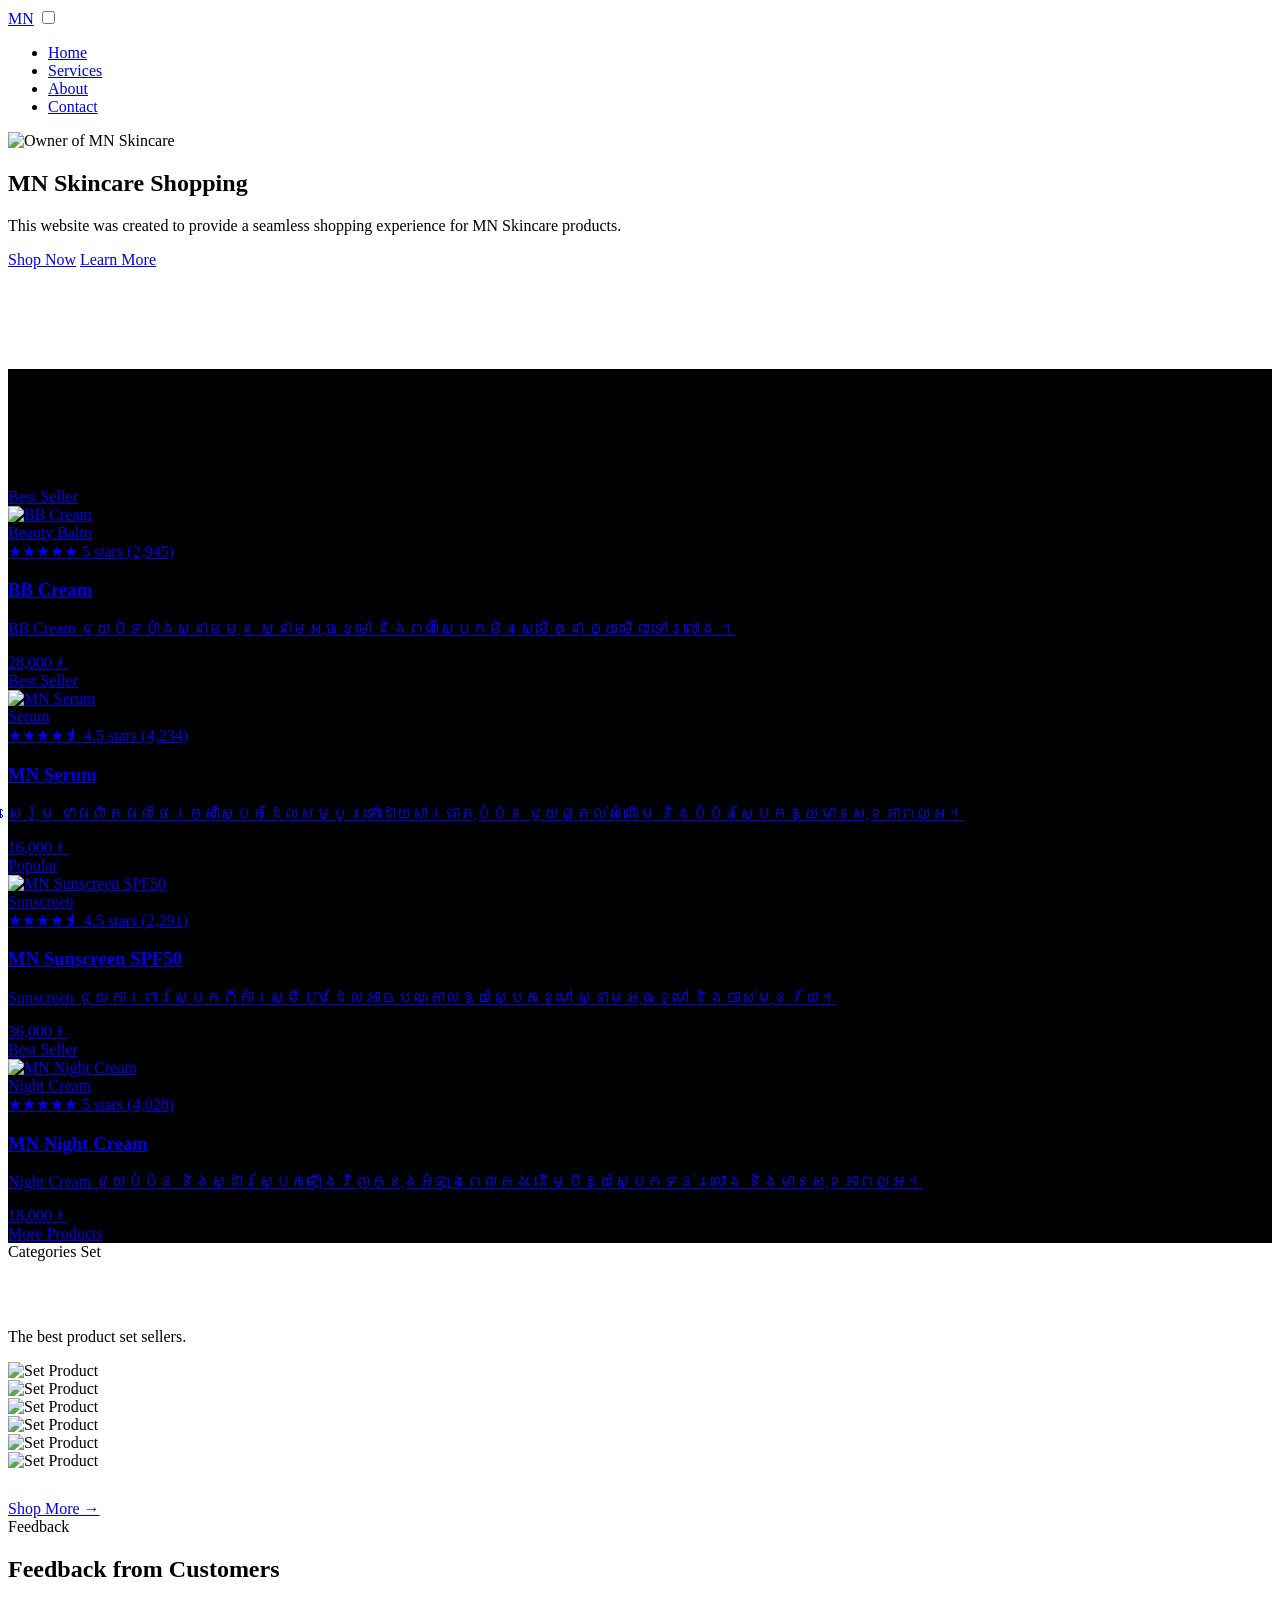
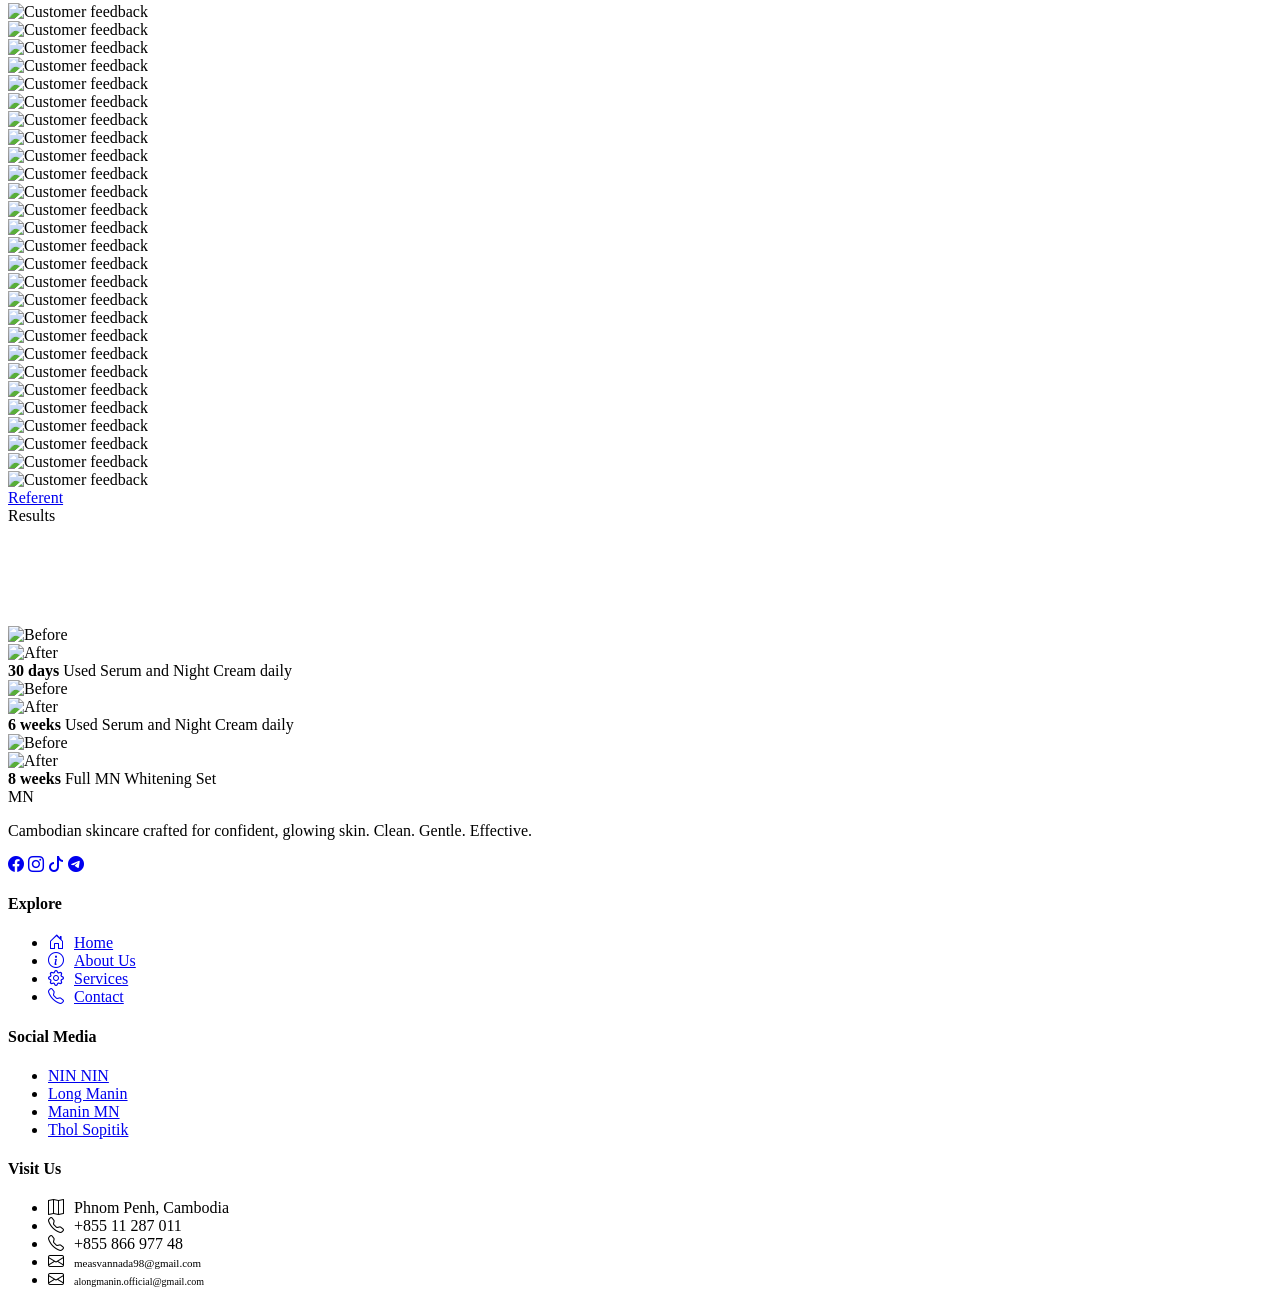
==== index.html @ 991803da "Update index page" ====
<!DOCTYPE html>
<html lang="en">
<head>
  <meta charset="UTF-8" />
  <meta name="viewport" content="width=device-width, initial-scale=1.0" />
  <title>MN Skincare Home</title>
  <link rel="icon" type="image/png" href="img/image copy 15.png">
  <meta name="description" content="MN is a Cambodian skincare brand crafting clean, effective formulas for radiant, confident skin." />
  <meta property="og:title"content="MN Beauty & Skincare" />
  <meta property="og:description"content="Discover premium skincare products designed to nourish, protect, and enhance your natural beauty." />
  <meta property="og:image" content="https://houtdev0001.github.io/MN-Skincare-Beauty/img/img/image copy 47.png" />
  
  <meta property="og:type" content="website" />
  <link rel="preconnect" href="https://fonts.googleapis.com" />
  <link rel="preconnect" href="https://fonts.gstatic.com" crossorigin />
  <link href="https://fonts.googleapis.com/css2?family=Playfair+Display:wght@400;500;600;700&family=Poppins:wght@300;400;500;600&family=Space+Grotesk:wght@700&display=swap" rel="stylesheet" />
  <link rel="stylesheet" href="style.css" />
  <link rel="stylesheet" href="https://cdn.jsdelivr.net/npm/bootstrap-icons@1.13.1/font/bootstrap-icons.min.css">
</head>
<body>

  <!-- NAVBAR  -->
  <nav class="dai-navbar">
    <a class="brand" href="index.html">MN</a>

    <input type="checkbox" id="menu-toggle" class="menu-toggle">
    <label for="menu-toggle" class="hamburger">
      <span></span>
      <span></span>
      <span></span>
    </label>

    <ul class="nav-list" id="navList">
      <div class="pill-bg" id="pillBg"></div>
      <li><a class="active" href="index.html"><span>Home</span></a></li>
      <li><a href="services.html"><span>Services</span></a></li>
      <li><a href="about.html"><span>About</span></a></li>
      <li><a href="contact.html"><span>Contact</span></a></li>
    </ul>
  </nav>

  <!-- HERO SECTION -->
  <section class="secton-home">
    <div class="container hero-grid-home">
      <div class="hero-visual">
        <img src="img/image copy 12.png" alt="Owner of MN Skincare" class="hero-image" />
      </div>
      <div class="hero-content-home">
        <h1>MN Skincare Shopping</h1>
        <p>This website was created to provide a seamless shopping experience for MN Skincare products.</p>
        <div class="hero-actions">
          <a href="services.html" class="btn btn-primary">Shop Now</a>
          <a href="about.html" class="btn btn-outline">Learn More</a>
        </div>
      </div>
    </div>
  </section>

  <section class="section" id="1" style="background-color: black; margin-top: 100px;">
    <div class="container">
      <div class="section-title">
        <span class="eyebrow">Best Sellers</span>
        <h2>Best Seller in Stock</h2>
        <p>The popular products of MN.</p>
      </div>

      <div class="product-grid">

        <a href="#1" class="product-card">
          <div class="product-image">
            <span class="badge">Best Seller</span>
            <div class="img-placeholder">
              <img src="img/image copy 2.png" alt="BB Cream">
            </div>
          </div>
          <div class="product-info">
            <div class="cat">Beauty Balm</div>
            <div class="stars">★★★★★ 5 stars (2,945)</div>
            <h3>BB Cream</h3>
            <p class="desc">BB Cream ជួយបិទបាំងស្នាមមុន ស្នាមអុចខ្មៅ និងពណ៌ស្បែកមិនស្មើគ្នា ឲ្យមើលទៅរលោង ។</p>
            <div class="price">28,000៛</div>
          </div>
        </a>

        <a href="#1" class="product-card">
          <div class="product-image">
            <span class="badge new">Best Seller</span>
            <div class="img-placeholder alt-1">
              <img src="img/image copy 13.png" alt="MN Serum">
            </div>
          </div>
          <div class="product-info">
            <div class="cat">Serum</div>
            <div class="stars">★★★★⯨ 4.5 stars (4,234)</div>
            <h3>MN Serum</h3>
            <p class="desc">សេរ៉ូម ជាផលិតផលថែរក្សាស្បែកដែលសម្បូរទៅដោយសារធាតុបំប៉ន ជួយផ្តល់សំណើម និងបំប៉នស្បែកឱ្យមានសុខភាពល្អ។</p>
            <div class="price">16,000៛</div>
          </div>
        </a>

        <a href="#1" class="product-card">
          <div class="product-image">
            <span class="badge popular">Popular</span>
            <div class="img-placeholder alt-2">
              <img src="img/image copy 5.png" alt="MN Sunscreen SPF50">
            </div>
          </div>
          <div class="product-info">
            <div class="cat">Sunscreen</div>
            <div class="stars">★★★★⯨ 4.5 stars (2,291)</div>
            <h3>MN Sunscreen SPF50</h3>
            <p class="desc">Sunscreen ជួយការពារស្បែកពីកាំរស្មី UV ដែលអាចបណ្តាលឱ្យស្បែកខ្មៅ ស្នាមអុចខ្មៅ និងចាស់មុនវ័យ។</p>
            <div class="price">36,000៛</div>
          </div>
        </a>

        <a href="#1" class="product-card">
          <div class="product-image">
            <span class="badge">Best Seller</span>
            <div class="img-placeholder alt-3">
              <img src="img/image copy 33.png" alt="MN Night Cream">
            </div>
          </div>
          <div class="product-info">
            <div class="cat">Night Cream</div>
            <div class="stars">★★★★★ 5 stars (4,028)</div>
            <h3>MN Night Cream</h3>
            <p class="desc">Night Cream ជួយបំប៉ន និងស្ដារស្បែកឡើងវិញក្នុងអំឡុងពេលគេង ដើម្បីឱ្យស្បែកទន់រលោង និងមានសុខភាពល្អ។</p>
            <div class="price">18,000៛</div>
          </div>
        </a>

      </div>

      <div class="hero-actions">
        <a href="services.html#produces" class="btn btn-primary" style="margin-top: 30px;">More Products</a>
      </div>
    </div>
  </section>

  <!-- PRODUCT SETS -->
  <section class="section">
    <div class="container">
      <div class="section-title">
        <span class="eyebrow">Categories Set</span>
        <h2 style="color: rgb(255, 255, 255);">Set of Products</h2>
        <p>The best product set sellers.</p>
      </div>

      <div class="category-grid">
        <div class="category-card">
          <img class="category-photo" src="img/image copy 40.png" alt="Set Product">
        </div>
        <div class="category-card">
          <img class="category-photo" src="img/image copy 41.png" alt="Set Product">
        </div>
        <div class="category-card">
          <img class="category-photo" src="img/image copy 42.png" alt="Set Product">
        </div>
        <div class="category-card">
          <img class="category-photo" src="img/image copy 43.png" alt="Set Product">
        </div>
        <div class="category-card">
          <img class="category-photo" src="img/image copy 44.png" alt="Set Product">
        </div>
        <div class="category-card">
          <img class="category-photo" src="img/image copy 45.png" alt="Set Product">
        </div>
      </div>

      <div class="hero-actions" style="margin-top: 30px;">
        <a href="services.html#services" class="btn btn-primary">Shop More →</a>
      </div>
    </div>
  </section>

  <!--CUSTOMER FEEDBACK-->
  <section class="marquee-section">
    <div class="section-title">
      <span class="eyebrow">Feedback</span>
      <h2>Feedback from Customers</h2>
    </div>

    <div class="marquee-track">
      <div class="marquee-card">
        <img src="img/image copy 46.png" alt="Customer feedback">
      </div>
      <div class="marquee-card">
        <img src="img/image copy 48.png" alt="Customer feedback">
      </div>
      <div class="marquee-card">
        <img src="img/image copy 49.png" alt="Customer feedback">
      </div>
      <div class="marquee-card">
        <img src="img/image copy 50.png" alt="Customer feedback">
      </div>
      <div class="marquee-card">
        <img src="img/image copy 51.png" alt="Customer feedback">
      </div>
      <div class="marquee-card">
        <img src="img/image copy 52.png" alt="Customer feedback">
      </div>
      <div class="marquee-card">
        <img src="img/image copy 53.png" alt="Customer feedback">
      </div>
      <div class="marquee-card">
        <img src="img/image copy 54.png" alt="Customer feedback">
      </div>
      <div class="marquee-card">
        <img src="img/image copy 55.png" alt="Customer feedback">
      </div>
      <div class="marquee-card">
        <img src="img/image copy 56.png" alt="Customer feedback">
      </div>
      <div class="marquee-card">
        <img src="img/image copy 57.png" alt="Customer feedback">
      </div>
      <div class="marquee-card">
        <img src="img/image copy 58.png" alt="Customer feedback">
      </div>
      <div class="marquee-card">
        <img src="img/image copy 59.png" alt="Customer feedback">
      </div>
      <div class="marquee-card">
        <img src="img/image copy 60.png" alt="Customer feedback">
      </div>
      <!-- Duplicate -->

      <div class="marquee-card">
        <img src="img/image copy 46.png" alt="Customer feedback">
      </div>
      <div class="marquee-card">
        <img src="img/image copy 48.png" alt="Customer feedback">
      </div>
      <div class="marquee-card">
        <img src="img/image copy 49.png" alt="Customer feedback">
      </div>
      <div class="marquee-card">
        <img src="img/image copy 50.png" alt="Customer feedback">
      </div>
      <div class="marquee-card">
        <img src="img/image copy 51.png" alt="Customer feedback">
      </div>
      <div class="marquee-card">
        <img src="img/image copy 52.png" alt="Customer feedback">
      </div>
      <div class="marquee-card">
        <img src="img/image copy 53.png" alt="Customer feedback">
      </div>
      <div class="marquee-card">
        <img src="img/image copy 54.png" alt="Customer feedback">
      </div>
      <div class="marquee-card">
        <img src="img/image copy 55.png" alt="Customer feedback">
      </div>
      <div class="marquee-card">
        <img src="img/image copy 56.png" alt="Customer feedback">
      </div>
      <div class="marquee-card">
        <img src="img/image copy 57.png" alt="Customer feedback">
      </div>
      <div class="marquee-card">
        <img src="img/image copy 58.png" alt="Customer feedback">
      </div>
      <div class="marquee-card">
        <img src="img/image copy 59.png" alt="Customer feedback">
      </div>
    </div>

    <div class="referent">
      <a href="https://www.facebook.com/share/p/1EZRobYqqr/">Referent</a>
    </div>
  </section>

  <!-- BEFORE & AFTER RESULTS ========== -->
  <section class="section" >
    <div class="container">
      <div class="section-title" >
        <span class="eyebrow">Results</span>
        <h2 style="color: rgb(255, 255, 255);">Before &amp; After</h2>
        <p style="color: rgb(255, 255, 255);">Customer results in 30 days, captured from real MN customers.</p>
      </div>

      <div class="ba-grid">

        <div class="ba-card">
          <div class="ba-images">
            <div class="img-placeholder"><img src="img/image copy 26.png" alt="Before"></div>
            <div class="img-placeholder alt-1"><img src="img/image copy 27.png" alt="After"></div>
          </div>
          <div class="ba-info">
            <strong>30 days</strong>
            <span>Used Serum and Night Cream daily</span>
          </div>
        </div>

        <div class="ba-card">
          <div class="ba-images">
            <div class="img-placeholder alt-2"><img src="img/image copy 28.png" alt="Before"></div>
            <div class="img-placeholder alt-3"><img src="img/image copy 30.png" alt="After"></div>
          </div>
          <div class="ba-info">
            <strong>6 weeks</strong>
            <span>Used Serum and Night Cream daily</span>
          </div>
        </div>

        <div class="ba-card">
          <div class="ba-images">
            <div class="img-placeholder"><img src="img/image copy 29.png" alt="Before"></div>
            <div class="img-placeholder alt-1"><img src="img/image copy 31.png" alt="After"></div>
          </div>
          <div class="ba-info">
            <strong>8 weeks</strong>
            <span>Full MN Whitening Set</span>
          </div>
        </div>

      </div>
    </div>
  </section>

  <!-- FOOTER -->
  <footer class="site-footer" id="footer">
    <div class="container">
      <div class="footer-grid">
 
        <div class="footer-brand">
          <div class="logo">MN</div>
          <p>Cambodian skincare crafted for confident, glowing skin. Clean. Gentle. Effective.</p>
          <div class="footer-socials">
            <a href="https://www.facebook.com/share/1L8tSYLtde/" target="_blank"><i class="bi bi-facebook"></i></a>
            <a href="https://www.instagram.com/long_manin" target="_blank"><i class="bi bi-instagram"></i></a>
            <a href="https://www.tiktok.com/@longmanin" target="_blank"><i class="bi bi-tiktok"></i></a>
            <a href="https://t.me/LONGMANINMNBRAND" target="_blank"><i class="bi bi-telegram"></i></a>
          </div>
        </div>
 
        <div>
          <h4>Explore</h4>
          <ul>
            <li><a href="index.html"><i class="bi bi-house-door" style="margin-right: 10px;"></i>Home</a></li>
            <li><a href="about.html"><i class="bi bi-info-circle" style="margin-right: 10px;"></i>About Us</a></li>
            <li><a href="services.html"><i class="bi bi-gear" style="margin-right: 10px;"></i>Services</a></li>
            <li><a href="contact.html"><i class="bi bi-telephone" style="margin-right: 10px;"></i>Contact</a></li>
          </ul>
        </div>
 
        <div>
          <h4>Social Media</h4>
          <ul>
            <li><a href="https://www.facebook.com/share/1L8tSYLtde/">NIN NIN</a></li>
            <li><a href="https://www.facebook.com/share/14fJphtDDiE/">Long Manin</a></li>
            <li><a href="https://www.facebook.com/share/18HfbLFxsk/">Manin MN</a></li>
            <li><a href="https://www.facebook.com/share/1FFuuS5jSu/">Thol Sopitik</a></li>
          </ul>
        </div>
 
        <div>
          <h4>Visit Us</h4>
          <ul>
            <li><i class="bi bi-map" style="margin-right: 10px;"></i>Phnom Penh, Cambodia</li>
            <li><i class="bi bi-telephone" style="margin-right: 10px;"></i>+855 11 287 011</li>
            <li><i class="bi bi-telephone" style="margin-right: 10px;"></i>+855 866 977 48</li>
            <li><i class="bi bi-envelope" style="margin-right: 10px;"></i><span style="font-size: 11px;">measvannada98@gmail.com</span></li>
            <li><i class="bi bi-envelope" style="margin-right: 10px;"></i><span style="font-size: 10px;">alongmanin.official@gmail.com</span></li>
          </ul>
        </div>

      </div>
    </div>
  </footer>

</body>
</html>
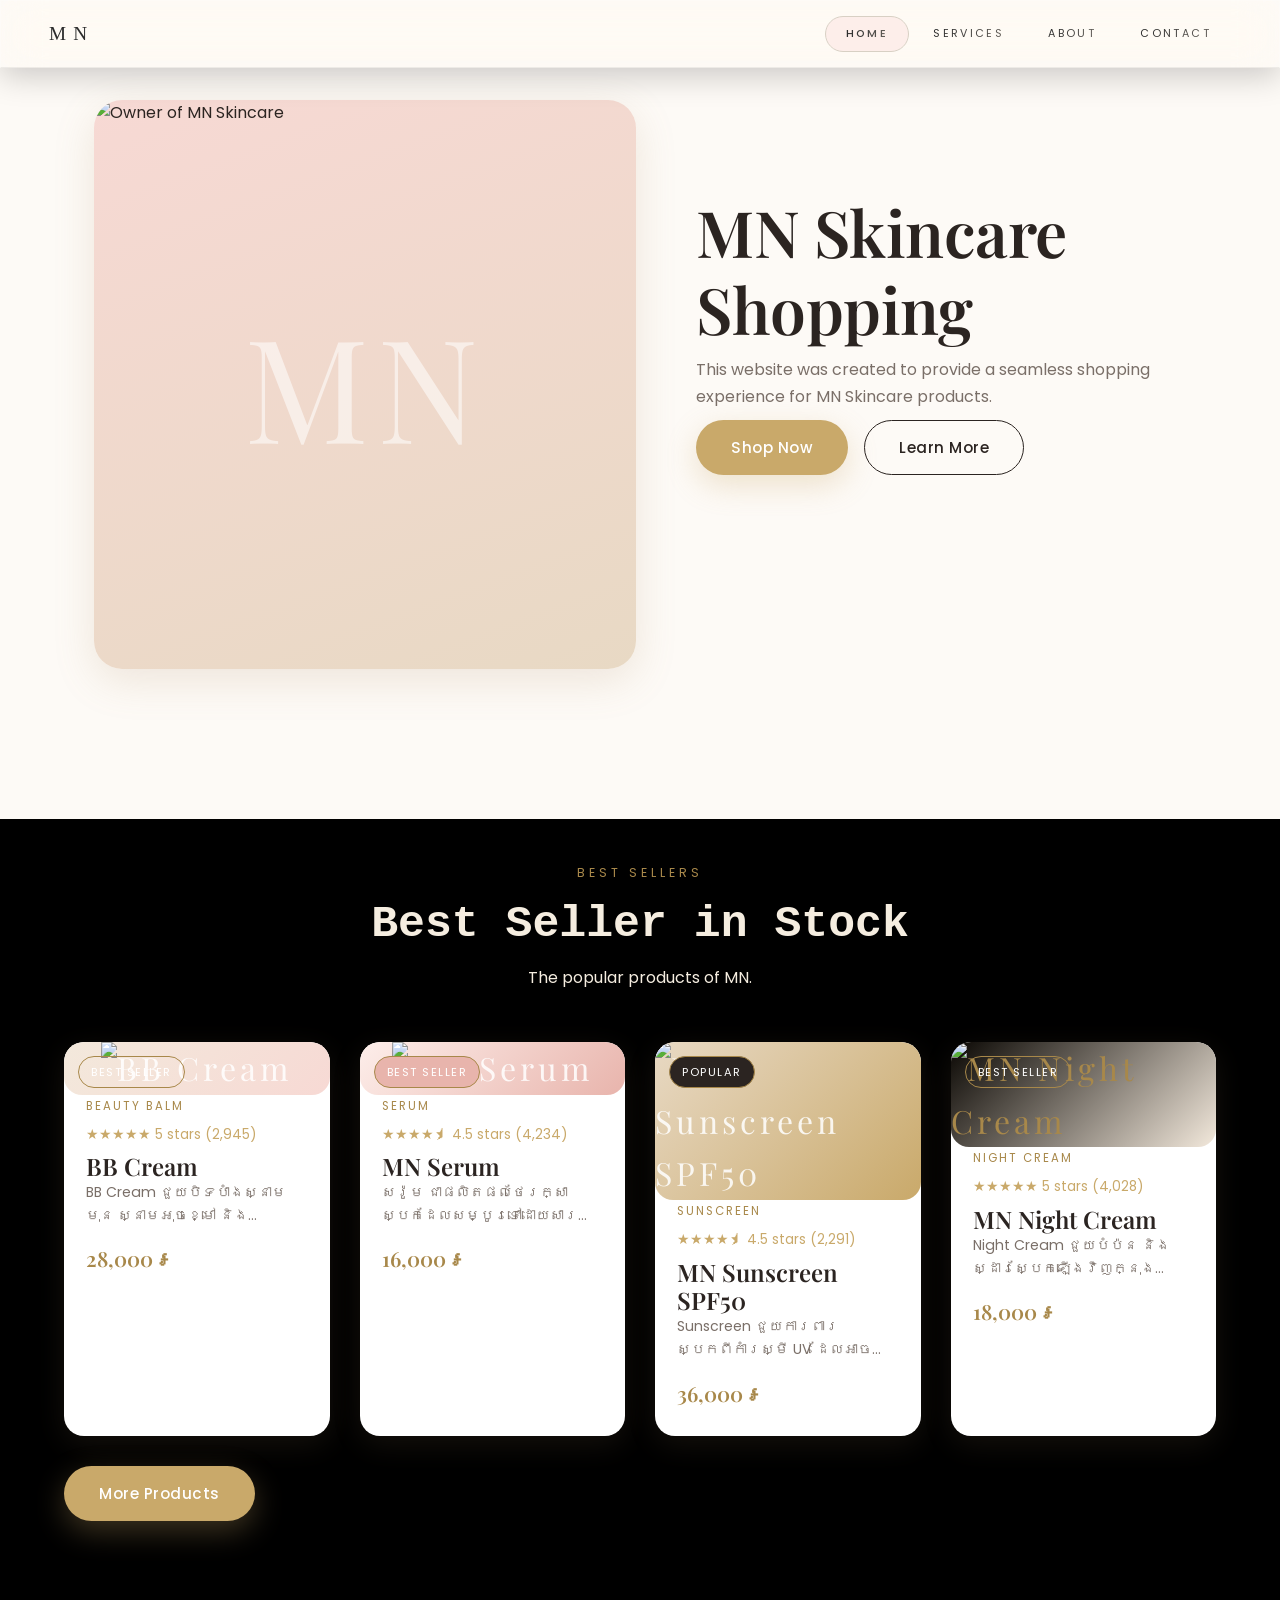
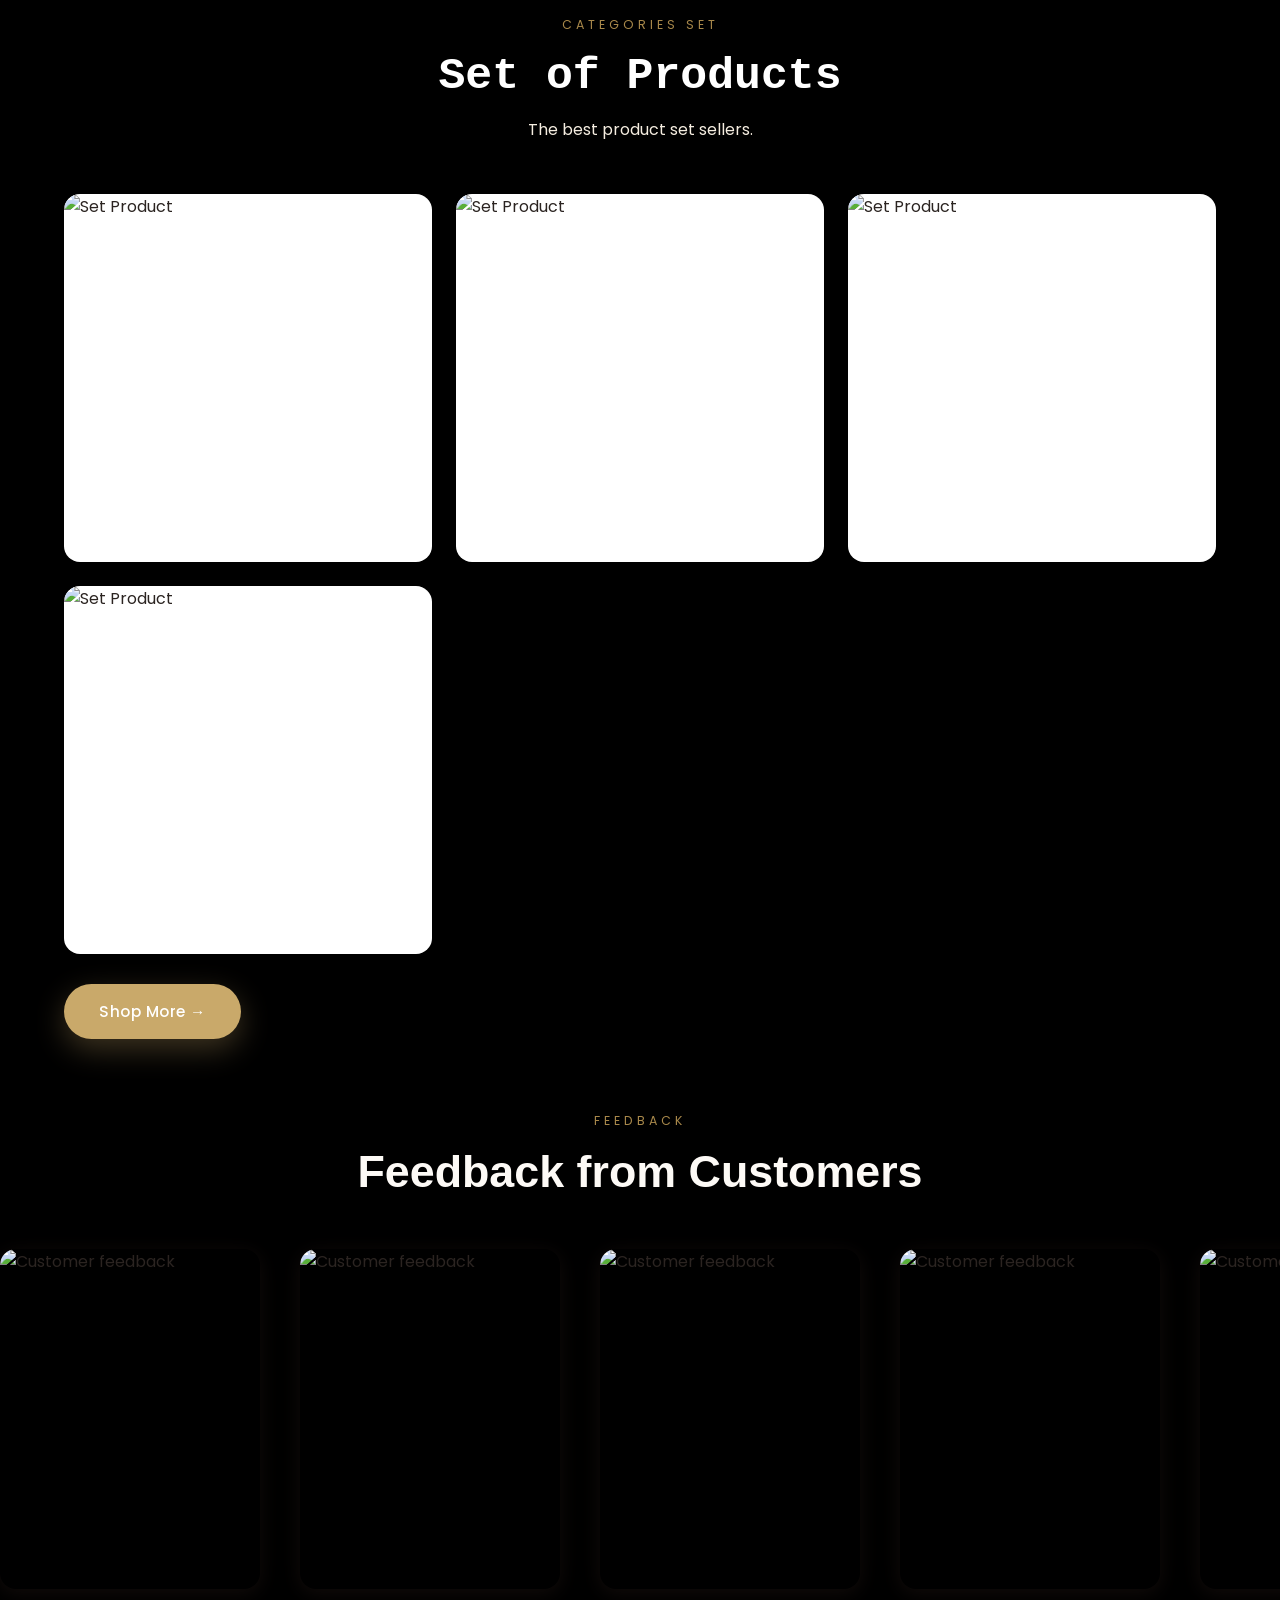
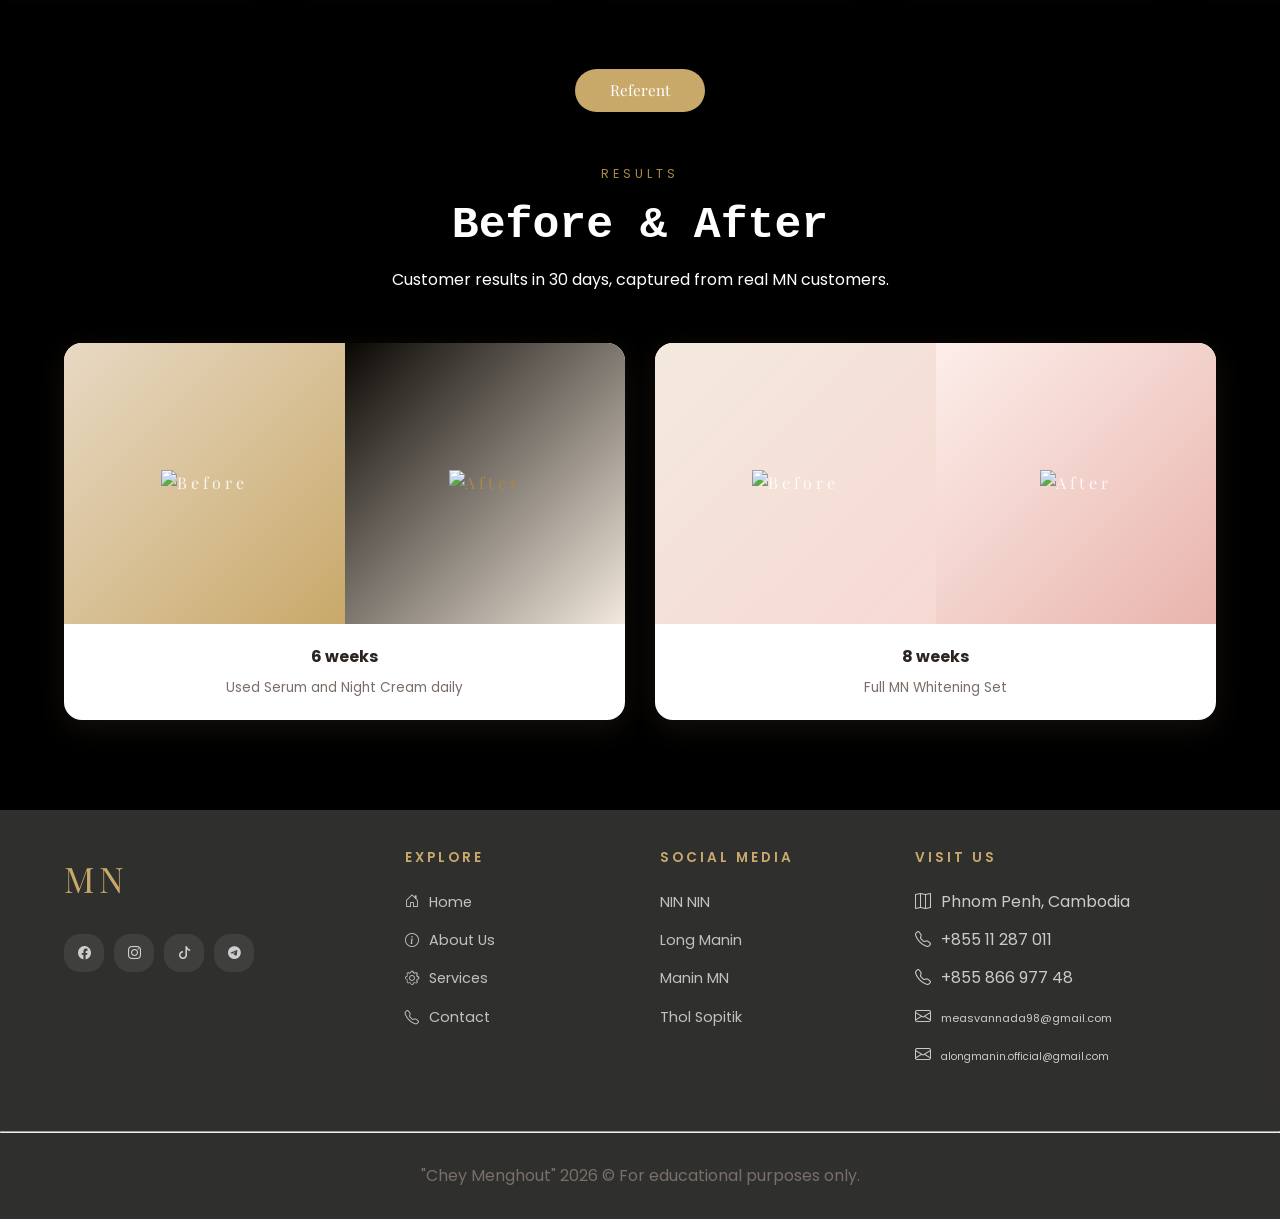
==== commit cd0ad68b: "remove img in  page" ====
--- a/index.html
+++ b/index.html
@@ -86,7 +86,7 @@
           <div class="product-image">
             <span class="badge new">Best Seller</span>
             <div class="img-placeholder alt-1">
-              <img src="img/image copy 13.png" alt="MN Serum">
+              <img src="img/image copy 3.png" alt="MN Serum">
             </div>
           </div>
           <div class="product-info">
@@ -149,23 +149,18 @@
 
       <div class="category-grid">
         <div class="category-card">
-          <img class="category-photo" src="img/image copy 40.png" alt="Set Product">
+          <img class="category-photo" src="img/image copy 77.png" alt="Set Product">
         </div>
         <div class="category-card">
-          <img class="category-photo" src="img/image copy 41.png" alt="Set Product">
+          <img class="category-photo" src="img/image copy 78.png" alt="Set Product">
         </div>
         <div class="category-card">
-          <img class="category-photo" src="img/image copy 42.png" alt="Set Product">
+          <img class="category-photo" src="img/image copy 79.png" alt="Set Product">
         </div>
         <div class="category-card">
-          <img class="category-photo" src="img/image copy 43.png" alt="Set Product">
-        </div>
-        <div class="category-card">
-          <img class="category-photo" src="img/image copy 44.png" alt="Set Product">
-        </div>
-        <div class="category-card">
-          <img class="category-photo" src="img/image copy 45.png" alt="Set Product">
-        </div>
+          <img class="category-photo" src="img/image copy 80.png" alt="Set Product">
+        </div>
+        
       </div>
 
       <div class="hero-actions" style="margin-top: 30px;">
@@ -283,16 +278,6 @@
 
       <div class="ba-grid">
 
-        <div class="ba-card">
-          <div class="ba-images">
-            <div class="img-placeholder"><img src="img/image copy 26.png" alt="Before"></div>
-            <div class="img-placeholder alt-1"><img src="img/image copy 27.png" alt="After"></div>
-          </div>
-          <div class="ba-info">
-            <strong>30 days</strong>
-            <span>Used Serum and Night Cream daily</span>
-          </div>
-        </div>
 
         <div class="ba-card">
           <div class="ba-images">
@@ -327,7 +312,6 @@
  
         <div class="footer-brand">
           <div class="logo">MN</div>
-          <p>Cambodian skincare crafted for confident, glowing skin. Clean. Gentle. Effective.</p>
           <div class="footer-socials">
             <a href="https://www.facebook.com/share/1L8tSYLtde/" target="_blank"><i class="bi bi-facebook"></i></a>
             <a href="https://www.instagram.com/long_manin" target="_blank"><i class="bi bi-instagram"></i></a>
@@ -369,6 +353,8 @@
 
       </div>
     </div>
+    <hr>
+    <p style="text-align: center; margin-top: 30px;">"Chey Menghout" 2026 © For educational purposes only.</p>
   </footer>
 
 </body>
--- a/style.css
+++ b/style.css
@@ -0,0 +1,2172 @@
+:root {
+  --color-white:      #ffffff;
+  --color-cream:      #0a0703;
+  --color-beige:      #f3e9dc;
+  --color-beige-deep: #e8d9c4;
+  --color-pink:       #f7d9d4;
+  --color-pink-soft:  #fdeeea;
+  --color-pink-deep:  #e8b4ac;
+  --color-gold:       #c9a96a;
+  --color-gold-deep:  #a8884a;
+  --color-text:       #2b2421;
+  --color-muted:      #7a6f68;
+  --color-line:       #ece3d6;
+  --cream:       #f7f3ee;
+  --warm-white:  #fdfaf6;
+  --charcoal:    #2c2c2c;
+  --muted:       #9a9186;
+  --pill-bg:     #ede8e0;
+  --pill-border: #d8d0c4;
+  --white:       #ffffff;
+  --beige:       #f0ebe4;
+  --blush:       #f5e6e8;
+  --gold:        #c9a96e;
+  --gold-light:  #e8d5b0;
+  --text-dark:   #2c2421;
+  --text-mid:    #6b5c56;
+  --text-light:  #9e8a84;
+  --border:      #e8ddd8;
+
+  --font-display: "Playfair Display", Georgia, serif;
+  --font-body:    "Poppins", "Helvetica Neue", Arial, sans-serif;
+
+  --shadow-soft: 0 8px 30px rgba(170, 140, 100, 0.12);
+  --shadow-card: 0 12px 40px rgba(170, 140, 100, 0.18);
+  --shadow-gold: 0 10px 30px rgba(201, 169, 106, 0.30);
+
+  --radius-sm: 10px;
+  --radius-md: 18px;
+  --radius-lg: 28px;
+  --container:  1200px;
+  --transition: 0.35s ease;
+}
+
+*, *::before, *::after {
+  box-sizing: border-box;
+  margin: 0;
+  padding: 0;
+}
+
+html {
+  scroll-behavior: smooth;
+}
+
+body {
+  font-family: var(--font-body);
+  font-size: 16px;
+  line-height: 1.65;
+  color: var(--color-text);
+  background-color: var(--warm-white);
+  -webkit-font-smoothing: antialiased;
+  min-height: 100vh;
+}
+
+img {
+  max-width: 100%;
+  display: block;
+}
+
+a {
+  color: inherit;
+  text-decoration: none;
+  transition: color var(--transition);
+}
+
+a:hover {
+  color: var(--color-gold-deep);
+}
+
+h1, h2, h3, h4 {
+  font-family: var(--font-display);
+  font-weight: 600;
+  line-height: 1.2;
+  color: var(--color-text);
+}
+
+h1 { 
+  font-size: clamp(2.2rem, 5vw, 4rem); 
+  letter-spacing: -0.5px; 
+}
+h2 { 
+  font-size: clamp(1.8rem, 3.5vw, 2.8rem); 
+}
+h3 { 
+  font-size: clamp(1.2rem, 2vw, 1.5rem); 
+}
+
+p { 
+  color: var(--color-muted); 
+}
+
+.dai-navbar {
+  position: fixed;
+  top: 0;
+  left: 0;
+  right: 0;
+  background: rgba(255, 255, 255, 0.15);
+  backdrop-filter: blur(20px) saturate(180%);
+  -webkit-backdrop-filter: blur(20px) saturate(180%);
+  border: 1px solid rgba(255, 255, 255, 0.2);
+  box-shadow: 0 8px 32px rgba(0, 0, 0, 0.2);
+  padding: 15px 48px;
+  border-bottom: 1px solid rgba(0, 0, 0, 0.06);
+  display: flex;
+  align-items: center;
+  justify-content: space-between;
+  z-index: 1000;
+}
+
+.brand {
+  font-family: 'Cormorant Garamond', serif;
+  font-weight: 300;
+  font-size: 1.2rem;
+  letter-spacing: 0.38em;
+  color: var(--charcoal);
+  text-transform: uppercase;
+  text-decoration: none;
+  transition: letter-spacing 0.45s ease;
+  white-space: nowrap;
+}
+.brand:hover { letter-spacing: 0.52em; }
+
+.nav-list {
+  list-style: none;
+  display: flex;
+  align-items: center;
+  gap: 4px;
+  position: relative;
+}
+
+.pill-bg {
+  position: absolute;
+  top: 0;
+  left: 0;
+  height: 100%;
+  background: var(--color-pink-soft);
+  border: 1px solid var(--pill-border);
+  border-radius: 50px;
+  pointer-events: none;
+  opacity: 0;
+  z-index: 0;
+  transition:
+    transform 0.38s cubic-bezier(0.4, 0, 0.2, 1),
+    width    0.38s cubic-bezier(0.4, 0, 0.2, 1),
+    opacity  0.22s ease;
+}
+.pill-bg.visible { 
+  opacity: 1; 
+}
+
+.nav-list li { 
+  position: relative; 
+}
+
+.nav-list a {
+  position: relative;
+  z-index: 1;
+  display: block;
+  padding: 8px 20px;
+  border-radius: 50px;
+  font-size: 0.68rem;
+  font-weight: 400;
+  letter-spacing: 0.22em;
+  text-transform: uppercase;
+  text-decoration: none;
+  color: var(--charcoal);
+  transition: letter-spacing 0.32s ease;
+  overflow: hidden;
+}
+
+.nav-list a span {
+  background-image: linear-gradient(90deg, var(--charcoal) 0%, var(--muted) 100%, var(--charcoal) 50%);
+  background-size: 200% auto;
+  -webkit-background-clip: text;
+  background-clip: text;
+  -webkit-text-fill-color: transparent;
+  transition: background-position 0.35s ease;
+}
+.nav-list a span:hover  { 
+  background-position: -100% 0; 
+}
+.nav-list a:hover       { 
+  letter-spacing: 0.3em; 
+}
+
+.nav-list a.active {
+  background: var(--color-pink-soft);
+  border: 1px solid var(--pill-border);
+  font-weight: 500;
+}
+
+.menu-toggle { 
+  display: none; 
+}
+
+.hamburger {
+  display: none;
+  width: 30px;
+  height: 24px;
+  cursor: pointer;
+  flex-direction: column;
+  justify-content: space-between;
+}
+
+.hamburger span {
+  display: block;
+  height: 2px;
+  width: 100%;
+  background: var(--charcoal);
+  border-radius: 20px;
+  transition: all 0.35s ease;
+}
+.container {
+  max-width: var(--container);
+  margin: 0 auto;
+  padding: 0 24px;
+  margin-top: -50px;
+}
+
+.section {
+  padding: 90px 0; 
+  background-color: #000;
+  margin-top: -40px;
+}
+.section-tight {
+  padding: 60px 0; 
+}
+
+.section-title {
+  text-align: center;
+  margin-bottom: 50px;
+}
+
+.section-title .eyebrow {
+  display: inline-block;
+  font-family: var(--font-body);
+  font-size: 0.78rem;
+  letter-spacing: 4px;
+  text-transform: uppercase;
+  color: var(--color-gold-deep);
+  margin-bottom: 14px;
+}
+
+.section-title h2 {
+  margin-bottom: 14px;
+  font-family: 'Courier New', Courier, monospace;
+  color: #f5ede0;
+}
+
+.section-title p {
+  max-width: 620px;
+  margin: 0 auto;
+  color: #f5ede0;
+}
+
+.btn {
+  display: inline-block;
+  padding: 14px 34px;
+  border-radius: 50px;
+  font-family: var(--font-body);
+  font-weight: 500;
+  font-size: 0.95rem;
+  letter-spacing: 0.5px;
+  border: 1px solid transparent;
+  cursor: pointer;
+  transition: all var(--transition);
+  text-align: center;
+}
+
+.btn-primary {
+  background: var(--color-gold);
+  color: #fff;
+  box-shadow: var(--shadow-gold);
+}
+.btn-primary:hover {
+  color: #000;
+  transform: translateY(-3px);
+  box-shadow: 0 14px 38px rgba(168, 136, 74, 0.4);
+}
+
+.btn-outline {
+  color: var(--color-text);
+  border-color: var(--color-text);
+}
+.btn-outline:hover {
+  background: var(--color-text);
+  color: white;
+  transform: translateY(-3px);
+}
+
+.hero-actions {
+  display: flex;
+  gap: 16px;
+  flex-wrap: wrap;
+}
+
+.img-placeholder {
+  background: linear-gradient(135deg, var(--color-beige) 0%, var(--color-pink) 100%);
+  display: grid;
+  place-items: center;
+  color: rgba(255, 255, 255, 0.85);
+  font-family: var(--font-display);
+  font-size: 2rem;
+  letter-spacing: 4px;
+  border-radius: var(--radius-md);
+}
+.img-placeholder.alt-1 { 
+  background: linear-gradient(135deg, var(--color-pink-soft), var(--color-pink-deep)); 
+}
+.img-placeholder.alt-2 { 
+  background: linear-gradient(135deg, var(--color-beige-deep), var(--color-gold)); 
+}
+.img-placeholder.alt-3 { 
+  background: linear-gradient(135deg, var(--color-cream), var(--color-beige)); 
+  color: var(--color-gold-deep); 
+}
+
+.secton-home { 
+  padding: 50px 15px; 
+}
+
+.hero-grid-home {
+  display: grid;
+  grid-template-columns: 1.1fr 1fr;
+  gap: 60px;
+  align-items: center;
+}
+
+.hero-visual {
+  margin: 100px 0 0 30px;
+  max-width: 600px;
+  position: relative;
+  aspect-ratio: 1 / 1.05;
+  border-radius: var(--radius-lg);
+  background: linear-gradient(160deg, var(--color-pink) 0%, var(--color-beige-deep) 100%);
+  box-shadow: var(--shadow-card);
+  overflow: hidden;
+}
+
+.hero-visual::after {
+  content: "MN";
+  position: absolute;
+  inset: 0;
+  display: grid;
+  place-items: center;
+  font-family: var(--font-display);
+  font-size: 9rem;
+  color: rgba(255, 255, 255, 0.55);
+  letter-spacing: 8px;
+}
+
+.hero-content-home p {
+  margin: 10px 0;
+}
+
+.product-grid {
+  display: grid;
+  grid-template-columns: repeat(auto-fit, minmax(260px, 1fr));
+  gap: 30px;
+}
+
+.product-card {
+  text-decoration: none;
+  color: inherit;
+  background: white;
+  border-radius: 20px;
+  overflow: hidden;
+  box-shadow: var(--shadow-soft);
+  transition: 0.35s;
+}
+
+.product-card:hover {
+  transform: translateY(-8px);
+  box-shadow: var(--shadow-card);
+}
+
+.product-image { 
+  position: relative; 
+}
+
+.product-info { 
+  padding: 2px 22px 26px ; 
+}
+
+.cat {
+  font-size: 0.72rem;
+  letter-spacing: 2px;
+  text-transform: uppercase;
+  color: var(--color-gold-deep);
+  margin-bottom: 8px;
+}
+
+.desc {
+  font-size: 0.88rem;
+  color: var(--color-muted);
+  margin-bottom: 14px;
+  display: -webkit-box;
+  -webkit-line-clamp: 2;
+  line-clamp: 2;
+  -webkit-box-orient: vertical;
+  overflow: hidden;
+}
+
+.price {
+  font-family: var(--font-display);
+  font-size: 1.3rem;
+  color: var(--color-gold-deep);
+  font-weight: 600;
+}
+
+.stars { color: var(--color-gold); font-size: 0.85rem; margin-bottom: 6px; }
+
+.product-card .badge {
+  position: absolute;
+  top: 14px;
+  left: 14px;
+  color: #ffffff;
+  font-size: 0.7rem;
+  letter-spacing: 1.5px;
+  text-transform: uppercase;
+  padding: 6px 12px;
+  border-radius: 50px;
+  z-index: 2;
+  border: 1px solid var(--color-gold-deep);
+}
+
+.badge.new         { 
+  background: var(--color-pink-deep);
+}
+.badge.popular     { 
+  background-color: var(--color-text); 
+}
+.badge.best-seller { 
+  background: var(--color-gold-deep); 
+}
+.category-grid {
+  display: grid;
+  grid-template-columns: repeat(3, 1fr);
+  gap: 24px;
+  margin-top: 48px;
+}
+
+.category-card {
+  border-radius: 16px;
+  overflow: hidden;
+  aspect-ratio: 1 / 1;
+  background: var(--color-white);
+  box-shadow: 0 4px 16px rgba(0, 0, 0, 0.08);
+  transition: transform 0.3s ease, box-shadow 0.3s ease;
+}
+
+.category-card:hover {
+  transform: translateY(-6px);
+  box-shadow: 0 12px 32px rgba(0, 0, 0, 0.14);
+}
+
+.category-photo {
+  width: 100%;
+  height: 100%;
+  object-fit: cover;
+  display: block;
+}
+
+.marquee-section {
+  margin-top: -70px;
+  width: 100%;
+  overflow: hidden;
+  padding: 48px 0;
+  background: #000000;
+}
+
+.marquee-section .section-title h2 {
+  color: #fdfaf6;
+  font-family: Arial, Helvetica, sans-serif;
+}
+
+.marquee-track {
+  display: flex;
+  align-items: center;
+  width: max-content;
+  animation: marquee-scroll 20s linear infinite;
+}
+
+@keyframes marquee-scroll {
+  0%   { 
+    transform: translateX(0);
+   }
+  100% { 
+    transform: translateX(-50%);
+   }
+}
+
+.marquee-card {
+  margin-right: 40px;
+  flex: 0 0 auto;
+  width: 260px;
+  height: 340px;
+  border-radius: 16px;
+  overflow: hidden;
+  box-shadow: 0 4px 20px rgba(180, 120, 100, 0.10);
+  position: relative;
+  transition: 0.4s;
+}
+
+.marquee-card img {
+  width: 100%;
+  height: 100%;
+  object-fit: cover;
+  transition: transform 0.6s ease;
+}
+
+.marquee-track:has(.marquee-card:hover) {
+  animation-play-state: paused;
+}
+
+.marquee-card:hover img  { 
+  transform: scale(1.04); 
+}
+.marquee-card:hover { 
+  box-shadow: 0 0 40px 5px rgba(252, 235, 107, 0.595); 
+}
+
+.referent {
+  text-align: center;
+  font-size: 0.95rem;
+  border: 1px solid transparent;
+  cursor: pointer;
+  border-radius: 50px;
+  width: fit-content;
+  margin: 80px auto 0;
+  color: var(--color-muted);
+  transition: all var(--transition);
+  background: var(--color-gold);
+}
+.referent a {
+  display: inline-block;
+  padding: 8px 34px;
+  font-family: var(--font-display);
+  color: #ffffff;
+}
+.referent:hover {
+  background: transparent;
+  border-color: #c9a96a;
+  transform: translateY(-3px);
+  box-shadow: 0 14px 38px rgba(168, 136, 74, 0.4);
+}
+
+.ba-grid {
+  display: grid;
+  grid-template-columns: repeat(auto-fit, minmax(280px, 1fr));
+  gap: 30px;
+}
+
+.ba-card {
+  background: var(--color-white);
+  border-radius: var(--radius-md);
+  overflow: hidden;
+  box-shadow: var(--shadow-soft);
+  transition: transform var(--transition);
+}
+.ba-card:hover { 
+  transform: translateY(-6px); 
+}
+
+.ba-images {
+  display: grid;
+  grid-template-columns: 1fr 1fr;
+}
+.ba-images .img-placeholder {
+  border-radius: 0;
+  aspect-ratio: 1/1;
+  font-size: 1rem;
+}
+
+.ba-card .ba-info { 
+  padding: 20px; 
+  text-align: center; 
+}
+.ba-card .ba-info strong { 
+  display: block; 
+  margin-bottom: 4px; 
+}
+.ba-card .ba-info span  { 
+  font-size: 0.85rem;
+  color: var(--color-muted); 
+}
+
+.dist-hero {
+  height: 1000px;
+  width: 100%;
+  padding: 120px 0 80px;
+  background-image: url(img/image\ copy\ 16.png);
+  background-size: cover;
+  background-position: center;
+}
+
+.dist-hero-content .eyebrow {
+  display: inline-block;
+  color: var(--color-gold-deep);
+  font-size: 0.72rem;
+  letter-spacing: 5px;
+  text-transform: uppercase;
+  margin-bottom: 16px;
+}
+.dist-hero-content{
+  margin: 200px 10px 0 ;
+}
+
+
+.dist-hero-content h1 {
+  margin: 0 0 18px;
+  line-height: 1.15;
+  color: #ffffff;
+}
+
+.dist-hero-content p {
+  margin-bottom: 32px;
+  opacity: 0.85;
+  color: #ffffff;
+}
+
+.container-wrapper {
+  margin: 0 auto;
+  width: 90%;
+  overflow-x: hidden;
+  mask-image: linear-gradient(to right, transparent, black 20%, black 80%, transparent);
+}
+
+.wrapper {
+  width: max-content;
+  margin-bottom: 70px;
+  display: flex;
+  align-items: center;
+  animation: ticker 13s linear infinite;
+  margin-top: 4px;
+}
+
+.wrapper:hover { 
+  animation-play-state: paused; 
+}
+
+.wrapper-logo {
+  box-shadow: rgb(109, 99, 81) 0 0 24px -4px;
+  border-radius: var(--radius-md);
+  margin-right: 40px;
+  margin-top: 10px;
+  display: flex;
+  flex-shrink: 0;
+  border: 1px solid var(--color-line);
+  padding: 6px 14px 0;
+}
+
+.wrapper-logo .avatar {
+  width: 62px;
+  height: 62px;
+  border-radius: 50%;
+  background: var(--color-beige);
+  display: grid;
+  place-items: center;
+  color: var(--color-gold-deep);
+  font-family: var(--font-display);
+  margin-bottom: 6px;
+}
+
+.wrapper-logo span {
+  font-size: 19px;
+  letter-spacing: 1.5px;
+  text-transform: uppercase;
+  color: var(--color-gold-deep);
+  text-align: center;
+  margin-left: 13px;
+  align-self: center;
+}
+
+.ticker-track {
+  display: inline-flex;
+  width: max-content;
+  animation: ticker 10s linear infinite;
+}
+.ticker-track:hover { 
+  animation-play-state: paused; 
+}
+
+@keyframes ticker {
+  0%   {
+    transform: translateX(0); 
+  }
+  100% {
+    transform: translateX(-50%); 
+  }
+}
+
+#services {
+  margin-top: 0;
+  padding: 0;
+  display: flex;
+  justify-content: center;
+}
+
+.services-container {
+  position: relative;
+  display: grid;
+  grid-template-columns: 1fr 1fr;
+  align-items: center;
+  gap: 60px;
+  background-image: url(img/image\ copy\ 62.png);
+  background-size: cover;
+  background-position: center;
+  background-repeat: no-repeat;
+  min-height: 780px;
+  width: 100%;
+  max-width: 100%;
+  padding: 80px 60px;
+  overflow: hidden;
+}
+
+.services-container::before {
+  content: "";
+  position: absolute;
+  inset: 0;
+  background: linear-gradient(to top, rgba(0,0,0,0.5) 0%, rgba(0,0,0,0.15) 60%, rgba(0,0,0,0) 100%);
+  pointer-events: none;
+}
+
+.services-container > * { 
+  position: relative; 
+  z-index: 1; 
+}
+
+.services-container > div:first-child {
+  display: flex;
+  justify-content: center;
+  align-items: center;
+}
+
+.services-container .about-image {
+  width: 100%;
+  max-width: 420px;
+  aspect-ratio: 1 / 1;
+  object-fit: cover;
+  border-radius: 100px;
+  transition: opacity 0.5s ease, transform 0.5s ease;
+}
+
+#services .about-image:hover {
+  opacity: 0;
+  transform: scale(1.03);
+}
+
+.services-content {
+  display: flex;
+  flex-direction: column;
+  gap: 0;
+  padding: 20px 0;
+}
+
+.services-content .eyebrow {
+  display: inline-block;
+  align-self: flex-start;
+  font-size: 0.72rem;
+  letter-spacing: 5px;
+  text-transform: uppercase;
+  color: var(--color-gold-deep);
+  background-color: var(--color-beige);
+  padding: 10px 16px;
+  border-radius: 10px;
+  margin-bottom: 24px;
+}
+
+.services-content h2 {
+  font-size: clamp(1.6rem, 2.5vw, 2.2rem);
+  line-height: 1.25;
+  color: var(--color-cream);
+  margin: 0 0 20px;
+}
+
+.services-content p {
+  font-size: 1.05rem;
+  line-height: 1.85;
+  color: var(--color-cream);
+  opacity: 0.9;
+  margin: 0 0 14px;
+}
+
+.about-section {
+  position: relative;
+  display: flex;
+  justify-content: center;
+  align-items: center;
+  min-height: 780px;
+  padding: 80px 40px;
+  overflow: hidden;
+}
+
+.about-bg {
+  position: absolute;
+  inset: 0;
+  z-index: 0;
+}
+
+.bg-slide {
+  position: absolute;
+  inset: 0;
+  background-size: cover;
+  background-position: center;
+  background-repeat: no-repeat;
+  opacity: 0;
+  animation: bgFade 30s infinite;
+}
+
+.slide-1 { 
+  background-image: url(img/image\ copy\ 62.png); animation-delay: 0s;  
+}
+.slide-2 { 
+  background-image: url(img/image\ copy\ 63.png); animation-delay: 5s;  
+}
+.slide-3 { 
+  background-image: url(img/image\ copy\ 64.png); animation-delay: 10s; 
+}
+.slide-4 { 
+  background-image: url(img/image\ copy\ 65.png); animation-delay: 15s; 
+}
+.slide-5 { 
+  background-image: url(img/image\ copy\ 66.png); animation-delay: 20s; 
+}
+.slide-6 { 
+  background-image: url(img/image\ copy\ 67.png); animation-delay: 25s; 
+}
+
+@keyframes bgFade {
+  0%   { 
+    opacity: 0; 
+  }
+  5%   { 
+    opacity: 1; 
+  }
+  30%  { 
+    opacity: 1; 
+  }
+  35%  { 
+    opacity: 0; 
+  }
+  100% { 
+    opacity: 0; 
+  }
+}
+
+.bg-overlay {
+  position: absolute;
+  inset: 0;
+  background: linear-gradient(135deg, rgba(20,10,8,0.60) 0%, rgba(20,10,8,0.30) 60%, rgba(0,0,0,0.10) 100%);
+}
+
+.container-about {
+  position: relative;
+  z-index: 2;
+  width: 100%;
+  max-width: 1100px;
+  margin-top: -20px;
+}
+
+.about-grid {
+  display: grid;
+  grid-template-columns: 1fr 1fr;
+  align-items: center;
+  gap: 60px;
+}
+
+.about-img-wrap {
+  display: flex;
+  justify-content: center;
+  align-items: center;
+}
+
+.about-img-wrap img {
+  width: 100%;
+  max-width: 420px;
+  aspect-ratio: 3 / 4;
+  object-fit: cover;
+  border-radius: 80px 20px 80px 20px;
+  margin-top: 30px;
+  margin-right: 40px;
+  transition: 0.5s;
+}
+
+.about-img-wrap img:hover {
+  transform: scale(1.03);
+  box-shadow: #c9a96e 0 0 100px 1px;
+}
+
+.about-content { 
+  display: flex; 
+  flex-direction: column; 
+}
+
+.about-content .eyebrow {
+  display: inline-block;
+  align-self: flex-start;
+  font-size: 0.72rem;
+  letter-spacing: 5px;
+  text-transform: uppercase;
+  color: var(--color-gold-deep);
+  margin-bottom: 18px;
+}
+
+.about-content h2 {
+  font-size: clamp(1.8rem, 3vw, 2.6rem);
+  line-height: 1.2;
+  color: #fff;
+  margin: 0 0 22px;
+}
+
+.about-content p {
+  font-size: 1.05rem;
+  line-height: 1.9;
+  color: rgba(255, 255, 255, 0.88);
+  margin: 0 0 16px;
+}
+
+.mv-grid {
+  display: grid;
+  grid-template-columns: repeat(3, 1fr);
+  gap: 24px;
+}
+
+.mv-card {
+  background: rgba(255, 255, 255, 0.25);
+  backdrop-filter: blur(16px) saturate(180%);
+  -webkit-backdrop-filter: blur(16px) saturate(180%);
+  border: 1px solid rgba(255, 255, 255, 0.45);
+  border-radius: 20px;
+  box-shadow: 0 8px 32px rgba(0,0,0,0.08), inset 0 1px 0 rgba(255,255,255,0.6);
+  padding: 32px 28px;
+  transition: transform 0.3s ease, box-shadow 0.3s ease;
+}
+
+.mv-card:hover {
+  transform: translateY(-6px);
+  box-shadow: 0 16px 48px rgba(0,0,0,0.12), inset 0 1px 0 rgba(255,255,255,0.7);
+}
+
+.mv-card h3 {
+  font-size: 1.25rem;
+  font-weight: 700;
+  letter-spacing: 0.05em;
+  text-transform: uppercase;
+  color: #a29292;
+  margin-bottom: 14px;
+}
+
+.mv-card p {
+  font-size: 0.9rem;
+  line-height: 20px;
+  color: rgba(255, 251, 251, 0.727);
+}
+
+.process-section {
+  padding: 96px 24px 112px;
+  background-color:black;
+  margin-top: -70px;
+}
+
+.process-inner {
+  max-width: 1160px;
+  margin: 0 auto;
+}
+
+.process-header {
+  text-align: center;
+  margin-bottom: 72px;
+}
+
+.process-eyebrow {
+  display: inline-block;
+  font-family: 'Poppins', sans-serif;
+  font-size: 11px;
+  font-weight: 600;
+  letter-spacing: 0.2em;
+  text-transform: uppercase;
+  color: var(--gold);
+  margin-bottom: 16px;
+}
+
+.process-title {
+  font-family: 'Playfair Display', serif;
+  font-size: clamp(32px, 5vw, 52px);
+  font-weight: 400;
+  color: var(--warm-white);
+  line-height: 1.2;
+  margin-bottom: 18px;
+}
+
+.process-title em {
+  font-style: italic;
+  color: var(--gold);
+}
+
+.process-subtitle {
+  font-size: 15px;
+  font-weight: 300;
+  color: var(--text-mid);
+  max-width: 520px;
+  margin: 0 auto;
+  line-height: 1.75;
+}
+
+.gold-divider {
+  width: 80px;
+  height: 1px;
+  background: linear-gradient(90deg, transparent, var(--gold), transparent);
+  margin: 24px auto ;
+}
+
+.process-grid { 
+  align-items: center;
+  display: block;
+  gap: 40px; 
+}
+
+.reel-pair {
+  display: grid;
+  grid-template-columns: 1fr 1fr;
+  gap: 24px;
+  margin: 50px 0;
+}
+
+.reel-card {
+  margin: 50px 0;
+  background: var(--white);
+  border: 1px solid var(--border);
+  border-radius: 16px;
+  overflow: hidden;
+  transition: box-shadow 0.35s ease, transform 0.35s ease;
+  cursor: pointer;
+}
+
+.reel-pair .reel-card {
+  margin: 0;
+}
+
+.reel-card:hover {
+  box-shadow: 0 20px 56px rgba(201, 169, 110, 0.22);
+  transform: translateY(-6px);
+}
+
+.reel-card:hover video {
+  transform: scale(1.03);
+}
+
+.video-wrapper {
+  position: relative;
+  width: 100%;
+  padding-top: 56.25%;
+  background: var(--beige);
+  overflow: hidden;
+}
+
+.video-wrapper video,
+.video-wrapper2 video {
+  transition: transform 0.5s ease;
+}
+
+.video-wrapper video {
+  position: absolute;
+  inset: 0;
+  width: 100%;
+  height: 100%;
+  object-fit: cover;
+}
+
+.video-wrapper2 {
+  position: relative;
+  width: 100%;
+  padding-top: 75%;
+  background: var(--beige);
+  overflow: hidden;
+}
+
+.video-wrapper2 video {
+  position: absolute;
+  inset: 0;
+  width: 100%;
+  height: 100%;
+  object-fit: cover;
+}
+
+.reel-body {
+  padding: 28px 28px 32px;
+}
+
+.reel-number {
+  font-family: 'Playfair Display', serif;
+  font-size: 11px;
+  font-weight: 600;
+  letter-spacing: 0.18em;
+  text-transform: uppercase;
+  color: var(--gold);
+  margin-bottom: 10px;
+  display: flex;
+  align-items: center;
+  gap: 8px;
+}
+
+.reel-number::after {
+  content: '';
+  display: block;
+  flex: 1;
+  height: 1px;
+  background: var(--gold-light);
+}
+
+.reel-title {
+  font-family: 'Playfair Display', serif;
+  font-size: 20px;
+  font-weight: 600;
+  color: var(--text-dark);
+  margin-bottom: 12px;
+  line-height: 1.35;
+}
+
+.reel-desc {
+  font-size: 13.5px;
+  font-weight: 300;
+  color: var(--text-mid);
+  line-height: 1.8;
+}
+
+.process-note {
+  text-align: center;
+  margin-top: 64px;
+  padding: 32px 24px;
+  background: var(--blush);
+  border-radius: 16px;
+  border: 1px solid var(--border);
+}
+
+.process-note p {
+  font-family: 'Playfair Display', serif;
+  font-style: italic;
+  font-size: 17px;
+  color: var(--text-mid);
+  line-height: 1.7;
+  max-width: 600px;
+  margin: 0 auto;
+}
+
+.process-note span {
+  color: var(--gold);
+  font-style: normal;
+  font-weight: 600;
+}
+
+.activities-section {
+  background: rgb(0, 0, 0);
+  padding: 80px 24px;
+  margin-top: -50px ;
+}
+
+.fan-grid {
+  display: grid;
+  grid-template-columns: repeat(auto-fit, minmax(240px, 1fr));
+  gap: 30px;
+}
+
+.fan-card {
+  text-align: center;
+  border-radius: var(--radius-md);
+  overflow: hidden;
+  transition: transform 0.35s ease, box-shadow 0.35s ease;
+}
+
+.fan-card:hover {
+  transform: translateY(-8px);
+  box-shadow: 0 16px 40px rgba(0, 0, 0, 0.12);
+}
+
+.fan-photo {
+  aspect-ratio: 1 / 1;
+  border-radius: var(--radius-md);
+  overflow: hidden;
+}
+
+.fan-photo img {
+  width: 100%;
+  height: 100%;
+  object-fit: cover;
+  transition: transform 0.5s ease;
+}
+
+.fan-card:hover .fan-photo img {
+  transform: scale(1.06);
+}
+
+.charity-grid {
+  display: grid;
+  grid-template-columns: repeat(auto-fit, minmax(240px, 1fr));
+  gap: 30px;
+}
+
+.charity-card {
+  text-align: center;
+  border-radius: var(--radius-md);
+  overflow: hidden;
+  transition: transform 0.35s ease, box-shadow 0.35s ease;
+}
+
+.charity-photo {
+  aspect-ratio: 1 / 1;
+  border-radius: var(--radius-md);
+  overflow: hidden;
+}
+
+.charity-photo img {
+  width: 100%;
+  height: 100%;
+  object-fit: cover;
+  transition: transform 0.5s ease;
+}
+
+.charity-card:hover .charity-photo img {
+  transform: scale(1.06);
+}
+
+.dev-section {
+  padding: 50px 10px;
+  display: flex;
+  justify-content: center;
+  background-color: rgb(0, 0, 0);
+}
+
+.dev-container {
+  width: 100%;
+  max-width: 1000px;
+}
+
+.dev-card {
+  display: grid;
+  grid-template-columns: 300px 1fr;
+  gap: 60px;
+  align-items: center;
+  background: #fff;
+  border-radius: 32px;
+  padding: 56px 52px;
+  box-shadow: 0 8px 48px rgba(180, 140, 100, 0.10);
+  border: 1px solid rgba(210, 180, 140, 0.18);
+}
+
+.dev-avatar {
+  position: relative;
+  display: flex;
+  justify-content: center;
+  align-items: center;
+}
+
+.dev-avatar::before {
+  content: "";
+  position: absolute;
+  inset: -10px;
+  border-radius: 50%;
+  border: 2px dashed rgba(180, 140, 100, 0.30);
+}
+
+.dev-avatar img {
+  width: 220px;
+  height: 220px;
+  border-radius: 50%;
+  object-fit: cover;
+  border: 4px solid var(--color-beige, #f5ede0);
+  transition: transform 0.4s ease;
+}
+
+.dev-avatar img:hover { 
+  transform: scale(1.04); 
+}
+
+.dev-info { 
+  display: flex; flex-direction: column; 
+}
+
+.dev-role {
+  display: inline-block;
+  align-self: flex-start;
+  font-size: 0.70rem;
+  letter-spacing: 5px;
+  text-transform: uppercase;
+  color: var(--color-gold-deep, #b8952a);
+  background: var(--color-beige, #f5ede0);
+  padding: 8px 16px;
+  border-radius: 20px;
+  margin-bottom: 16px;
+}
+
+.dev-name {
+  overflow: hidden;
+  white-space: nowrap;
+  width: 0;
+  border-right: 3px solid #000;
+  animation:
+    loop  9s linear 0.5s infinite,
+    blink 0.7s step-end infinite;
+}
+
+@keyframes loop {
+  0%   { 
+    width: 0; 
+  }
+  27%  { 
+    width: 14ch; 
+  }
+  55%  { 
+    width: 14ch; 
+  }
+  80%  { 
+    width: 0; 
+  }
+  100% { 
+    width: 0; 
+  }
+}
+
+@keyframes blink {
+  0%, 100% { 
+    border-color: #000; 
+  }
+  50%       { 
+    border-color: transparent; 
+  }
+}
+
+.dev-text {
+  background: linear-gradient(90deg, #001aff, #7ff87f, rgb(255, 217, 0));
+  -webkit-background-clip: text;
+  background-clip: text;
+  color: transparent;
+}
+
+.Dev-Dep {
+  line-height: 20px;
+  font-family: 'Courier New', Courier, monospace;
+  font-size: 30px;
+  background: linear-gradient(90deg, #1504ff, #ff0000);
+  background-clip: text;
+  -webkit-background-clip: text;
+  -webkit-text-fill-color: transparent;
+}
+
+.dev-desc {
+  font-size: 1.1rem;
+  line-height: 30px;
+  color: #7a6a5a;
+  margin: 0 0 28px;
+}
+
+.dev-socials {
+  display: flex;
+  flex-wrap: wrap;
+  gap: 10px;
+  margin-bottom: 32px;
+}
+
+.social-link {
+  display: inline-flex;
+  align-items: center;
+  gap: 7px;
+  font-size: 0.82rem;
+  font-weight: 500;
+  color: #5a4a3a;
+  text-decoration: none;
+  padding: 8px 14px;
+  border-radius: 20px;
+  border: 1px solid rgba(180, 140, 100, 0.25);
+  background: var(--color-cream, #fdf8f4);
+  transition: background 0.25s ease, color 0.25s ease, border-color 0.25s ease;
+}
+
+.social-link svg { 
+  width: 16px; height: 16px; 
+  flex-shrink: 0; 
+}
+
+.social-link:hover {
+  background: var(--color-gold-deep, #b8952a);
+  color: #fff;
+  border-color: var(--color-gold-deep, #b8952a);
+}
+
+.stats {
+  background: linear-gradient(180deg, black 0%, rgba(234,156,156,0.329), rgb(0,0,0) 100%);
+  color: var(--color-cream);
+}
+.stats h2 {
+  color: var(--color-cream); 
+}
+.stats p  { 
+  color: rgba(255,255,255,0.7); 
+}
+
+.stats-grid {
+  display: grid;
+  grid-template-columns: repeat(auto-fit, minmax(180px, 1fr));
+  gap: 30px;
+  text-align: center;
+  margin-top: 50px;
+}
+
+.stat-item .num {
+  font-family: var(--font-display);
+  font-size: 3rem;
+  color: var(--color-gold);
+  display: block;
+  margin-bottom: 6px;
+}
+
+.num1 {
+  font-family: var(--font-display);
+  font-size: 2.4rem;
+  color: var(--color-gold);
+  display: block;
+  margin-bottom: 6px;
+}
+
+.stat-item .label {
+  font-size: 0.85rem;
+  letter-spacing: 2px;
+  text-transform: uppercase;
+  color: rgba(255,255,255,0.75);
+}
+
+.talk-section {
+  text-align: center;
+  padding: 80px 24px 64px;
+  background: #f0ece8;
+  margin-top: 60px;
+}
+
+.talk-section h1 {
+  font-family: 'Playfair Display', serif;
+  font-size: clamp(2rem, 5vw, 3rem);
+  font-weight: 600;
+  color: #1a1a1a;
+  margin-bottom: 16px;
+}
+
+.talk-section p {
+  font-size: 0.95rem;
+  color: #6b6b6b;
+  line-height: 1.7;
+  max-width: 420px;
+  margin: 0 auto 28px;
+}
+
+.chat-badge {
+  display: inline-block;
+  background: transparent;
+  color: #010000;
+  font-size: 1rem;
+  font-weight: 500;
+  letter-spacing: 0.04em;
+  padding: 10px 22px;
+  border-radius: 4px;
+  text-decoration: none;
+  line-height: 1.5;
+  text-align: center;
+}
+
+.chat-badge span {
+  display: block;
+  font-weight: 300;
+  font-size: 0.9rem;
+  opacity: 0.8;
+  margin-top: 2px;
+}
+
+.cards-section {
+  padding: 60px 24px;
+  background: #f0ece8;
+}
+
+.cards-grid {
+  display: grid;
+  grid-template-columns: repeat(3, 1fr);
+  gap: 24px;
+  max-width: 900px;
+  margin: 0 auto;
+}
+
+.contact-card {
+  background: #eef0ec;
+  border-radius: 4px;
+  padding: 40px 28px;
+  text-align: center;
+  display: flex;
+  flex-direction: column;
+  align-items: center;
+  gap: 14px;
+}
+
+.icon-circle {
+  width: 64px;
+  height: 64px;
+  border-radius: 50%;
+  border: 1px solid #c5c8c2;
+  background: transparent;
+  display: flex;
+  align-items: center;
+  justify-content: center;
+  margin-bottom: 4px;
+}
+
+.icon-circle svg {
+  width: 26px;
+  height: 26px;
+  stroke: #4a4a4a;
+  fill: none;
+  stroke-width: 1.5;
+  stroke-linecap: round;
+  stroke-linejoin: round;
+}
+
+.contact-card h3 {
+  font-family: 'Poppins', sans-serif;
+  font-size: 0.78rem;
+  font-weight: 600;
+  letter-spacing: 0.12em;
+  text-transform: uppercase;
+  color: #1a1a1a;
+}
+
+.contact-card p {
+  font-size: 0.82rem;
+  color: #5a5a5a;
+  line-height: 1.65;
+}
+
+.contact-card .card-btn {
+  display: inline-block;
+  margin-top: 8px;
+  padding: 9px 22px;
+  border: 1.5px solid #1a1a1a;
+  color: #1a1a1a;
+  font-size: 0.75rem;
+  font-weight: 600;
+  letter-spacing: 0.1em;
+  text-transform: uppercase;
+  text-decoration: none;
+  transition: background 0.25s, color 0.25s;
+}
+
+.contact-card .card-btn:hover {
+  background: #1a1a1a;
+  color: #fff;
+}
+
+.help-section {
+  text-align: center;
+  padding: 64px 24px;
+  background: #f0ece8;
+  border-top: 1px solid #e8e2dc;
+}
+
+.help-section h2 {
+  font-family: 'Playfair Display', serif;
+  font-size: clamp(1.4rem, 3vw, 2rem);
+  font-weight: 600;
+  letter-spacing: 0.04em;
+  text-transform: uppercase;
+  color: #1a1a1a;
+  margin-bottom: 16px;
+}
+
+.help-section p {
+  font-size: 0.9rem;
+  color: #6b6b6b;
+  line-height: 1.75;
+  max-width: 380px;
+  margin: 0 auto 28px;
+}
+
+.help-section p strong { 
+  color: #1a1a1a; 
+  font-weight: 600; 
+}
+
+.help-section .outline-btn,
+.locator-content .outline-btn {
+  display: inline-block;
+  padding: 11px 28px;
+  border: 1.5px solid #1a1a1a;
+  color: #1a1a1a;
+  font-size: 0.78rem;
+  font-weight: 600;
+  letter-spacing: 0.12em;
+  text-transform: uppercase;
+  text-decoration: none;
+  transition: background 0.25s, color 0.25s;
+}
+
+.help-section .outline-btn:hover,
+.locator-content .outline-btn:hover {
+  background: #1a1a1a;
+  color: #fff;
+}
+.location-section {
+  padding: 100px 24px;
+  background: #f0ece8;
+}
+
+.location-header {
+  text-align: center;
+  max-width: 700px;
+  margin: 0 auto 50px;
+}
+
+.location-header h2 {
+  font-family: "Playfair Display", serif;
+  font-size: clamp(2rem, 4vw, 3rem);
+  font-weight: 600;
+  color: #c9a96e;
+  margin-bottom: 12px;
+}
+
+.location-header p {
+  color: #777;
+  line-height: 1.8;
+  
+}
+
+
+.location-wrapper {
+  max-width: 1200px;
+  margin: 0 auto;
+  display: flex;
+  gap: 30px;
+  align-items: stretch;
+  background: #f0ece8;
+}
+
+.location-info {
+  flex: 1;
+  background: #fff;
+  border-radius: 20px;
+  padding: 32px;
+  box-shadow: 0 10px 35px rgba(0,0,0,0.06);
+  display: flex;
+  flex-direction: column;
+  gap: 20px;
+}
+
+.info-block {
+  display: flex;
+  gap: 18px;
+  align-items: flex-start;
+  padding: 20px;
+  border-radius: 14px;
+  background: #fafafa;
+  border: 1px solid #f0f0f0;
+  transition: .3s ease;
+}
+
+.info-block:hover {
+  transform: translateY(-3px);
+}
+
+.info-block i {
+  font-size: 1.2rem;
+  color: #c9a96e;
+}
+
+.info-block h4 {
+  font-size: .85rem;
+  text-transform: uppercase;
+  letter-spacing: .08em;
+  margin-bottom: 8px;
+  color: #222;
+}
+
+.info-block p {
+  color: #666;
+  line-height: 1.7;
+  font-size: .95rem;
+}
+
+.directions-btn {
+  margin-top: auto;
+  text-align: center;
+  text-decoration: none;
+  padding: 14px 24px;
+  background: #c9a96e;
+  color: white;
+  border-radius: 10px;
+  font-size: .85rem;
+  font-weight: 600;
+  letter-spacing: .08em;
+  text-transform: uppercase;
+  transition: .3s ease;
+}
+
+.directions-btn:hover {
+  background: #b89355;
+  transform: translateY(-2px);
+}
+
+.site-footer {
+  background: rgba(0, 0, 0, 0.813);
+  color: rgba(255,255,255,0.75);
+  padding: 90px 0 30px;
+  
+}
+
+.footer-grid {
+  display: grid;
+  grid-template-columns: 1.4fr 1fr 1fr 1.4fr;
+  gap: 40px;
+  margin-bottom: 50px;
+}
+
+.site-footer h4 {
+  color: var(--gold);
+  font-family: var(--font-body);
+  font-size: 0.85rem;
+  letter-spacing: 3px;
+  text-transform: uppercase;
+  margin-bottom: 22px;
+}
+
+.footer-brand .logo {
+  font-family: var(--font-display);
+  font-size: 2.2rem;
+  color: var(--color-gold);
+  margin-bottom: 16px;
+  letter-spacing: 4px;
+}
+
+.footer-brand p {
+  font-size: 0.9rem;
+  line-height: 1.7;
+  margin-bottom: 20px;
+  max-width: 320px;
+}
+
+.footer-socials {
+  display: flex;
+  gap: 10px;
+  padding: 10px 35px 0 0;
+}
+
+.footer-socials a {
+  width: 40px;
+  height: 38px;
+  border-radius: 16px;
+  background: rgba(255,255,255,0.08);
+  display: grid;
+  place-items: center;
+  font-size: 0.8rem;
+  transition: all var(--transition);
+}
+
+.footer-socials a:hover { background: var(--color-gold); color: #fff; }
+
+.site-footer ul { 
+  list-style: none; 
+}
+.site-footer ul li { 
+  margin-bottom: 12px; 
+}
+.site-footer ul li a { 
+  font-size: 0.9rem; 
+  color: rgba(255,255,255,0.7); 
+}
+.site-footer ul li a:hover { 
+  color: var(--color-gold); 
+}
+
+@media (max-width: 960px) {
+  .section { 
+    padding: 70px 0; 
+  }
+
+  .about-grid,
+  .footer-grid { 
+    grid-template-columns: 1fr 1fr; 
+    gap: 30px; 
+  }
+
+  .services-container { 
+    padding: 40px; 
+  }
+  
+  .category-grid {
+    grid-template-columns: repeat(2, 1fr);
+  }
+
+  .dist-hero { 
+    padding: 80px 0 60px; 
+  }
+  
+  .dist-hero-content h1 { 
+    font-size: 2rem; 
+  }
+
+  .hero-content-home { 
+    margin-top: 100px; 
+  }
+  .hero-content-home h1 { 
+    font-size: 30px; 
+  }
+  .hero-content-home p  { 
+    font-size: 13px; margin: 10px; 
+  }
+
+  .location-wrapper {
+    flex-direction: column;
+  }
+
+  .map-container {
+    min-height: 350px;
+  }
+
+  .location-info {
+    padding: 24px;
+  }
+  .dev-card {
+    grid-template-columns: 240px 1fr;
+    gap: 40px;
+    padding: 48px 40px;
+  }
+  .dev-avatar img { 
+    width: 180px; 
+    height: 180px; 
+  }
+
+  .process-section { 
+    padding: 80px 24px 96px; 
+  }
+
+  .process-header  { 
+    margin-bottom: 56px; 
+  }
+}
+
+@media (max-width: 768px) {
+  .hamburger { 
+    display: flex; 
+    z-index: 1001; 
+  }
+  .dai-navbar { 
+    padding: 17px 24px; 
+  }
+
+  .nav-list {
+    position: absolute;
+    top: 100%;
+    left: 0;
+    right: 0;
+    flex-direction: column;
+    align-items: center;
+    gap: 12px;
+    background: var(--warm-white);
+    padding: 24px 0;
+    border-bottom: 1px solid rgba(0,0,0,0.08);
+    transform: translateY(-20px);
+    opacity: 0;
+    visibility: hidden;
+    transition: all 0.35s ease;
+    z-index: 1000;
+  }
+
+  .nav-list li  { 
+    width: 100%; 
+    text-align: center; 
+  }
+  .nav-list a   { 
+    padding: 15px 20px; 
+  }
+  .pill-bg      { 
+    display: none; 
+  }
+
+  .menu-toggle:checked ~ .nav-list {
+    opacity: 1;
+    visibility: visible;
+    transform: translateY(0);
+  }
+  .menu-toggle:checked + .hamburger span:nth-child(1) { 
+    transform: translateY(11px) rotate(45deg); 
+  }
+  .menu-toggle:checked + .hamburger span:nth-child(2) { 
+    opacity: 0;
+  }
+  .menu-toggle:checked + .hamburger span:nth-child(3) { 
+    transform: translateY(-11px) rotate(-45deg); 
+  }
+  
+  .section-title .eyebrow{
+    margin-top: 30px;
+  }
+  
+  .referent{
+    margin-bottom: 40px;
+  }
+  .services-container {
+    grid-template-columns: 1fr;
+    gap: 40px;
+    padding: 60px 30px;
+    min-height: unset;
+    text-align: center;
+  }
+  .services-content .eyebrow { 
+    align-self: center; 
+  }
+  .services-container .about-image { 
+    max-width: 300px; 
+    border-radius: 60px; 
+  }
+  
+ 
+  .process-grid { 
+    justify-content: center;
+    display: flex;
+    gap: 40px; 
+    margin: -20px 2px;
+  }
+  .about-section { 
+    padding: 60px 24px; 
+    min-height: unset; 
+  }
+  .about-grid    { 
+    grid-template-columns: 1fr; 
+    gap: 36px;
+    text-align: center; 
+  }
+  .about-content .eyebrow { 
+    align-self: center; 
+  }
+  .about-img-wrap img { 
+    max-width: 280px; 
+    border-radius: 50px 12px 50px 12px; 
+  }
+  .mv-grid {
+    display: block;
+    grid-template-columns: repeat(3, 1fr);
+    margin: 20px;
+  }
+  .product-info h3{
+    font-size: 12px;
+  }
+  .product-info p{
+    font-size: 8px;
+  }
+  
+  .mv-grid .mv-card{
+    margin-top: 20px;
+  }
+  .dev-section {
+    padding: 60px 24px; 
+  }
+  .dev-card {
+    grid-template-columns: 1fr;
+    text-align: center;
+    padding: 40px 28px;
+    gap: 32px;
+  }
+  .dev-role, .dev-contact-btn { 
+    align-self: center; 
+  }
+  .dev-socials { 
+    justify-content: center; 
+  }
+  .dev-name { 
+    font-size: 1.5rem; 
+    align-self: center; 
+  }
+
+  @keyframes loop {
+    0%   { 
+      width: 0; 
+    }
+    27%  { 
+      width: 20ch; 
+    }
+    55%  { 
+      width: 20ch; 
+    }
+    80%  { 
+      width: 0; 
+    }
+    100% { 
+      width: 0; 
+    }
+  }
+
+  .cards-grid { 
+    grid-template-columns: 1fr; 
+    max-width: 420px; 
+  }
+
+  .location-wrapper { 
+    flex-direction: column; 
+  }
+  .map-container    { 
+    aspect-ratio: 4 / 3; 
+  }
+
+  .process-section { 
+    padding: 64px 20px 80px; 
+  }
+  .process-header  { 
+    margin-bottom: 48px; 
+  }
+  .step-body       { 
+    padding: 20px 20px 24px; 
+  }
+  .step-title      { 
+    font-size: 17px; 
+  }
+  .step-desc       { 
+    font-size: 12.5px; 
+  }
+  .process-note p  { 
+    font-size: 15px; 
+  }
+  
+}
+
+@media (max-width: 640px) {
+  .hero-visual   { 
+    margin-top: 79px; 
+    margin-right: 18px; 
+  }
+  .section       { 
+    padding: 55px 0; 
+  }
+  .container     { 
+    padding: 0 18px; 
+  }
+
+  .secton-home   { 
+    padding: 50px 15px; 
+  }
+  .hero-grid-home { 
+    display: block; 
+  }
+
+  .hero-actions { 
+    flex-direction: column;
+    align-items: stretch; 
+  }
+  .hero-actions a, .hero-actions .btn { 
+    width: 100%;
+    text-align: center; 
+  }
+
+  .footer-grid { 
+    grid-template-columns: 1fr; 
+    text-align: center; 
+  }
+  .footer-brand p{
+    margin-left: 140px;
+    margin-right: 110px;
+   
+  }
+  .footer-brand .footer-socials {
+    justify-content: center;
+    margin-left: 40px;
+  }
+  .services-container { 
+    padding: 20px 15px; 
+  }
+  .services-content h2 { 
+    font-size: 1.6rem; 
+  }
+  .services-content p  { 
+    font-size: 0.95rem; 
+    color: var(--gold); 
+  }
+  .dist-hero-content{
+    margin: 170px 10px ;
+  }
+  
+  .category-grid {
+    grid-template-columns: repeat(2, 1fr);
+    gap: 14px;
+  }
+  .reel-pair {
+    grid-template-columns: 1fr;
+  }
+
+  .fan-grid,
+  .charity-grid {
+    grid-template-columns: repeat(2, 1fr);
+    gap: 16px;
+  }
+
+  .dev-card { 
+    padding: 32px 20px; 
+    border-radius: 20px; 
+  }
+  .dev-avatar img {
+    width: 150px; 
+    height: 150px; 
+  }
+  .dev-name { 
+    font-size: 1.5rem; 
+    align-self: center; 
+  }
+
+  @keyframes loop {
+    0%   {
+      width: 0; 
+    }
+    27%  {
+      width: 20ch; 
+    }
+    55%  {
+      width: 20ch; 
+    }
+    80%  {
+      width: 0; 
+    }
+    100% {
+      width: 0;
+     }
+  }
+
+  .social-link { 
+    font-size: 0.78rem; 
+    padding: 7px 12px; 
+  }
+
+  .process-section {
+    padding: 48px 16px 64px;
+  }
+  .process-header  {
+    margin-bottom: 40px; 
+  }
+  .step-body       {
+    padding: 18px 18px 22px; 
+  }
+  .step-title      {
+    font-size: 16px; 
+  }
+  .process-note    {
+    margin-top: 40px;
+    padding: 24px 16px; 
+  }
+  .process-note p  {
+    font-size: 14px; 
+  }
+
+  .marquee-card    {
+    width: 180px; 
+    height: 240px; 
+  }
+  .marquee-section {
+    padding: 32px 0; 
+  }
+  .talk-section    {
+    padding: 56px 20px 48px; 
+  }
+  .about-img-wrap{
+    margin-left: 40px;
+  }
+}
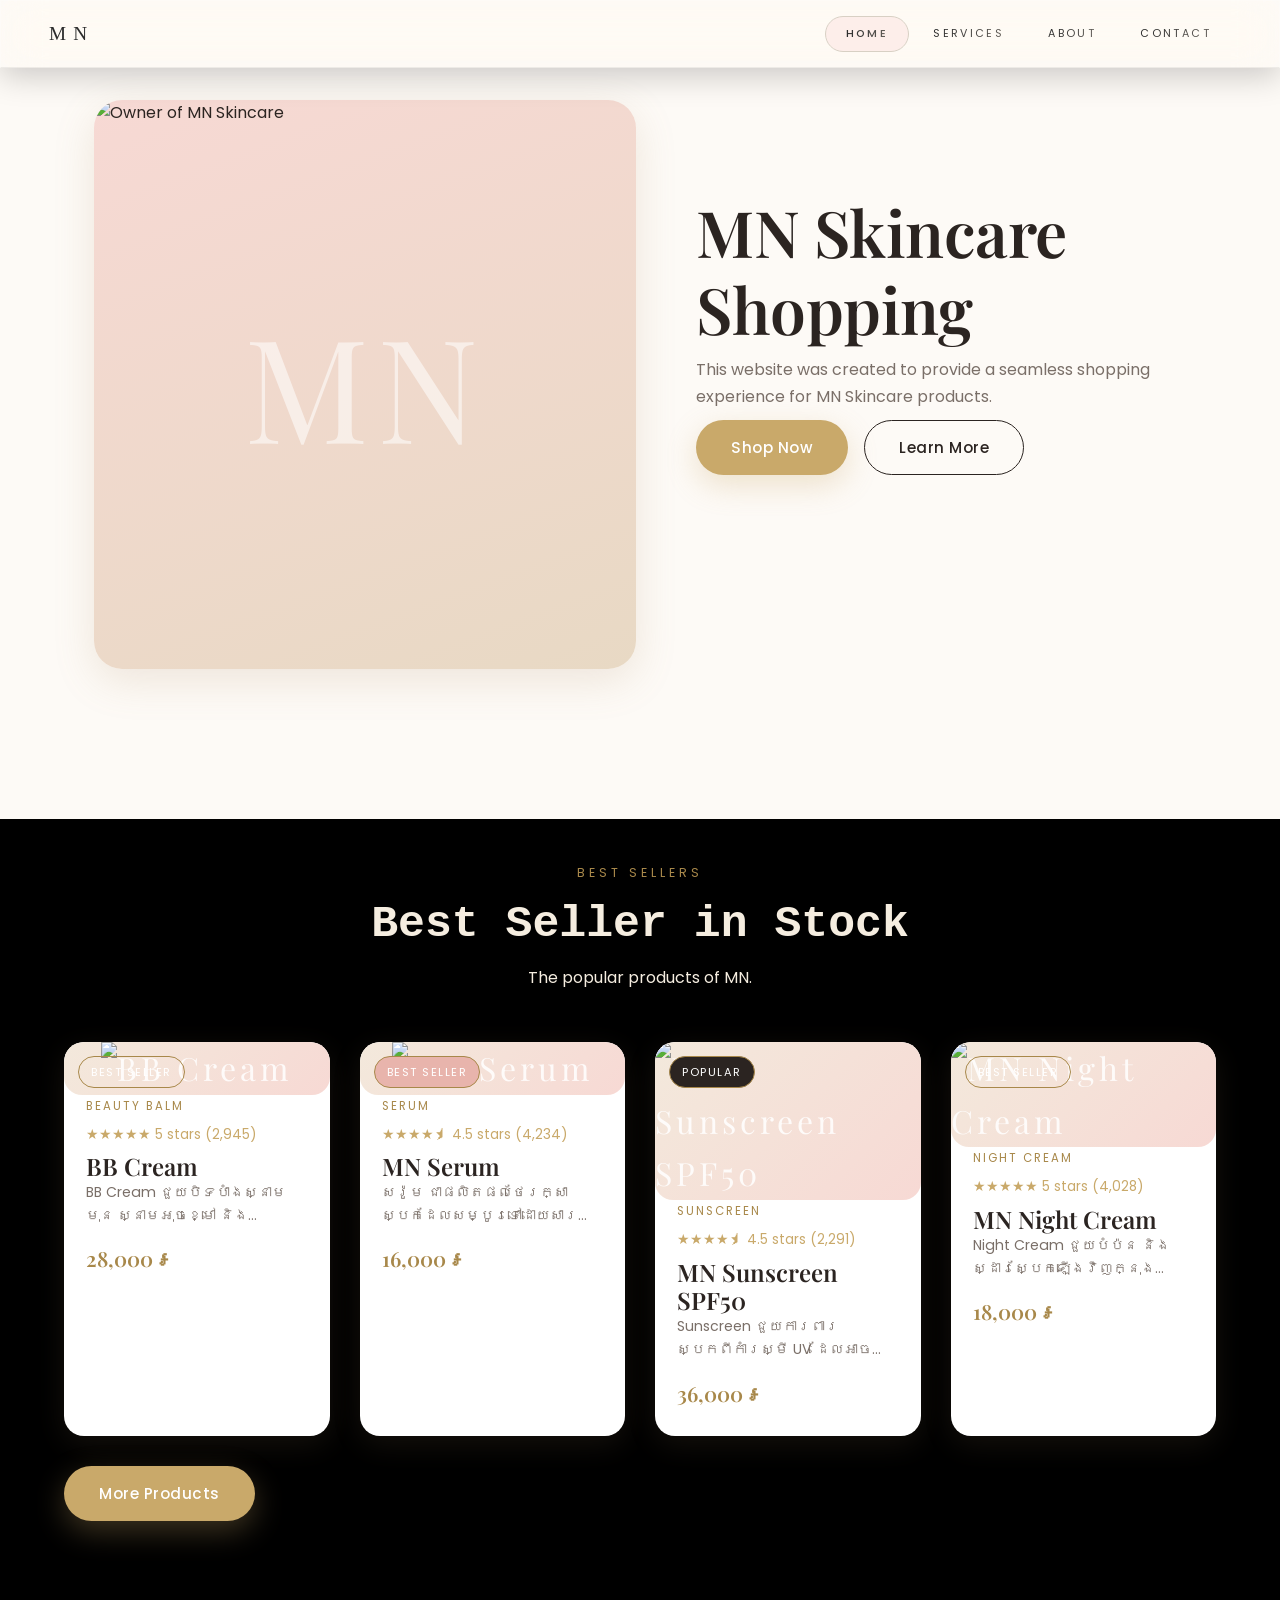
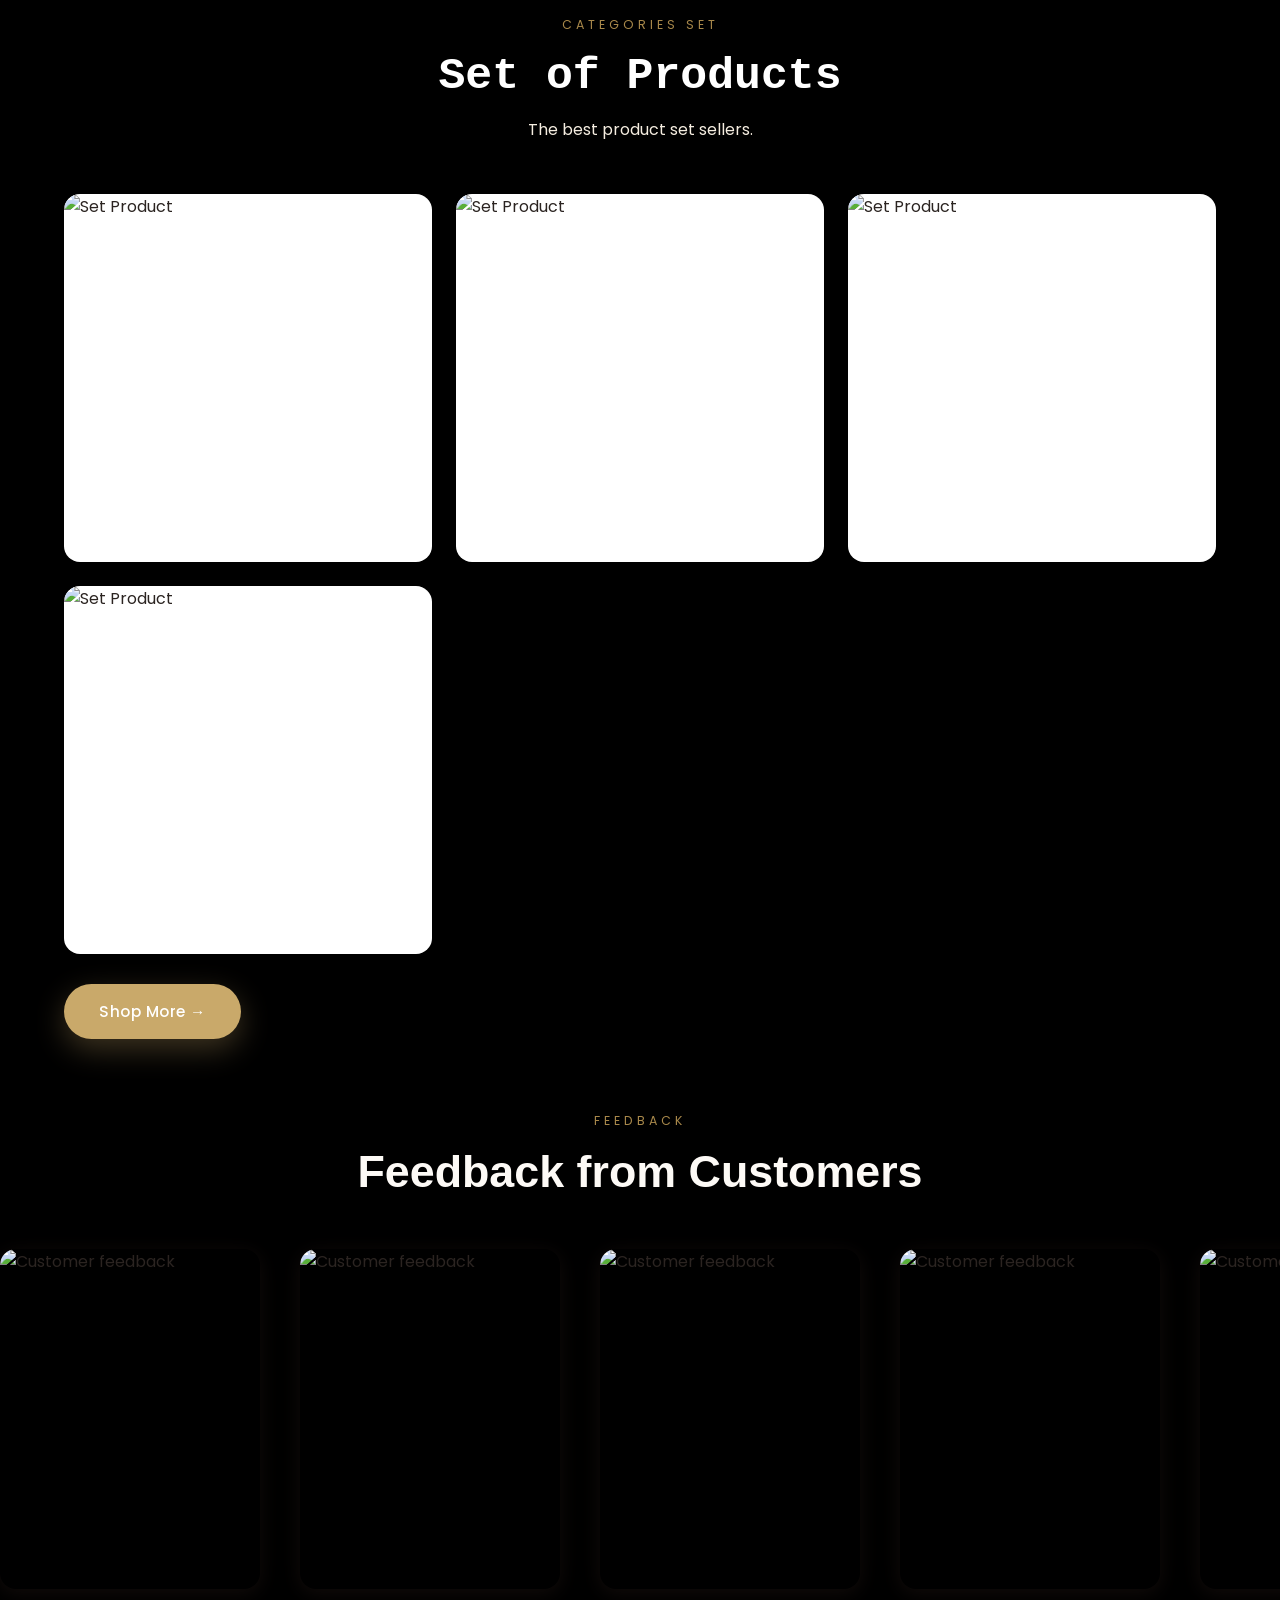
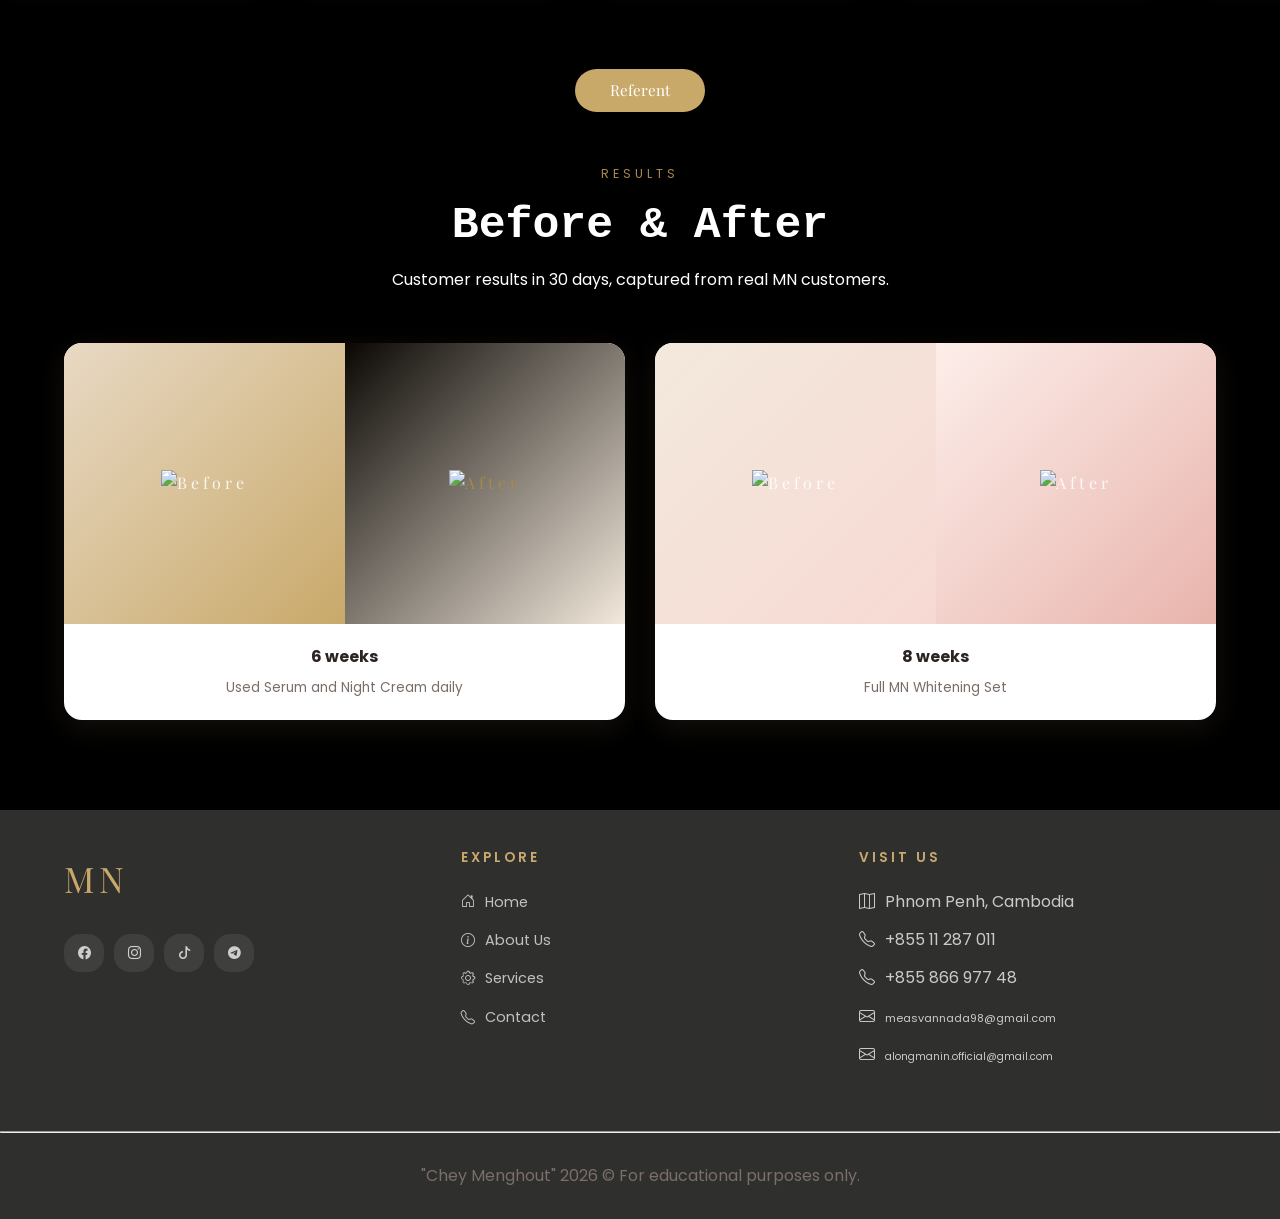
==== commit e3e8737c: "Last Update" ====
--- a/index.html
+++ b/index.html
@@ -66,10 +66,10 @@
 
       <div class="product-grid">
 
-        <a href="#1" class="product-card">
+        <a href="#1" class="product-card ">
           <div class="product-image">
             <span class="badge">Best Seller</span>
-            <div class="img-placeholder">
+            <div class="img-placeholder-home">
               <img src="img/image copy 2.png" alt="BB Cream">
             </div>
           </div>
@@ -85,7 +85,7 @@
         <a href="#1" class="product-card">
           <div class="product-image">
             <span class="badge new">Best Seller</span>
-            <div class="img-placeholder alt-1">
+            <div class="img-placeholder-home alt-1">
               <img src="img/image copy 3.png" alt="MN Serum">
             </div>
           </div>
@@ -101,7 +101,7 @@
         <a href="#1" class="product-card">
           <div class="product-image">
             <span class="badge popular">Popular</span>
-            <div class="img-placeholder alt-2">
+            <div class="img-placeholder-home alt-2">
               <img src="img/image copy 5.png" alt="MN Sunscreen SPF50">
             </div>
           </div>
@@ -117,7 +117,7 @@
         <a href="#1" class="product-card">
           <div class="product-image">
             <span class="badge">Best Seller</span>
-            <div class="img-placeholder alt-3">
+            <div class="img-placeholder-home alt-3">
               <img src="img/image copy 33.png" alt="MN Night Cream">
             </div>
           </div>
@@ -267,7 +267,7 @@
     </div>
   </section>
 
-  <!-- BEFORE & AFTER RESULTS ========== -->
+  <!-- BEFORE & AFTER RESULTS -->
   <section class="section" >
     <div class="container">
       <div class="section-title" >
@@ -281,8 +281,12 @@
 
         <div class="ba-card">
           <div class="ba-images">
-            <div class="img-placeholder alt-2"><img src="img/image copy 28.png" alt="Before"></div>
-            <div class="img-placeholder alt-3"><img src="img/image copy 30.png" alt="After"></div>
+            <div class="img-placeholder alt-2">
+              <img src="img/image copy 28.png" alt="Before">
+            </div>
+            <div class="img-placeholder alt-3">
+              <img src="img/image copy 30.png" alt="After">
+            </div>
           </div>
           <div class="ba-info">
             <strong>6 weeks</strong>
@@ -292,8 +296,12 @@
 
         <div class="ba-card">
           <div class="ba-images">
-            <div class="img-placeholder"><img src="img/image copy 29.png" alt="Before"></div>
-            <div class="img-placeholder alt-1"><img src="img/image copy 31.png" alt="After"></div>
+            <div class="img-placeholder">
+              <img src="img/image copy 29.png" alt="Before">
+            </div>
+            <div class="img-placeholder alt-1">
+              <img src="img/image copy 31.png" alt="After">
+            </div>
           </div>
           <div class="ba-info">
             <strong>8 weeks</strong>
@@ -331,16 +339,6 @@
         </div>
  
         <div>
-          <h4>Social Media</h4>
-          <ul>
-            <li><a href="https://www.facebook.com/share/1L8tSYLtde/">NIN NIN</a></li>
-            <li><a href="https://www.facebook.com/share/14fJphtDDiE/">Long Manin</a></li>
-            <li><a href="https://www.facebook.com/share/18HfbLFxsk/">Manin MN</a></li>
-            <li><a href="https://www.facebook.com/share/1FFuuS5jSu/">Thol Sopitik</a></li>
-          </ul>
-        </div>
- 
-        <div>
           <h4>Visit Us</h4>
           <ul>
             <li><i class="bi bi-map" style="margin-right: 10px;"></i>Phnom Penh, Cambodia</li>
--- a/style.css
+++ b/style.css
@@ -127,7 +127,9 @@
   transition: letter-spacing 0.45s ease;
   white-space: nowrap;
 }
-.brand:hover { letter-spacing: 0.52em; }
+.brand:hover { 
+  letter-spacing: 0.52em; 
+}
 
 .nav-list {
   list-style: none;
@@ -313,6 +315,17 @@
   letter-spacing: 4px;
   border-radius: var(--radius-md);
 }
+.img-placeholder-home {
+  background: linear-gradient(135deg, var(--color-beige) 0%, var(--color-pink) 100%);
+  display: grid;
+  place-items: center;
+  color: rgba(255, 255, 255, 0.85);
+  font-family: var(--font-display);
+  font-size: 2rem;
+  letter-spacing: 4px;
+  border-radius: var(--radius-md);
+}
+
 .img-placeholder.alt-1 { 
   background: linear-gradient(135deg, var(--color-pink-soft), var(--color-pink-deep)); 
 }
@@ -1718,7 +1731,7 @@
 
 .footer-grid {
   display: grid;
-  grid-template-columns: 1.4fr 1fr 1fr 1.4fr;
+  grid-template-columns: 1.4fr 1.4fr 1.4fr;
   gap: 40px;
   margin-bottom: 50px;
 }
@@ -1854,6 +1867,7 @@
   }
   .dai-navbar { 
     padding: 17px 24px; 
+    height:45px ;
   }
 
   .nav-list {
@@ -2085,7 +2099,10 @@
   .dist-hero-content{
     margin: 170px 10px ;
   }
-  
+  .product-grid{
+    grid-template-columns: repeat(2, 1fr);
+    gap: 14px;
+  }
   .category-grid {
     grid-template-columns: repeat(2, 1fr);
     gap: 14px;
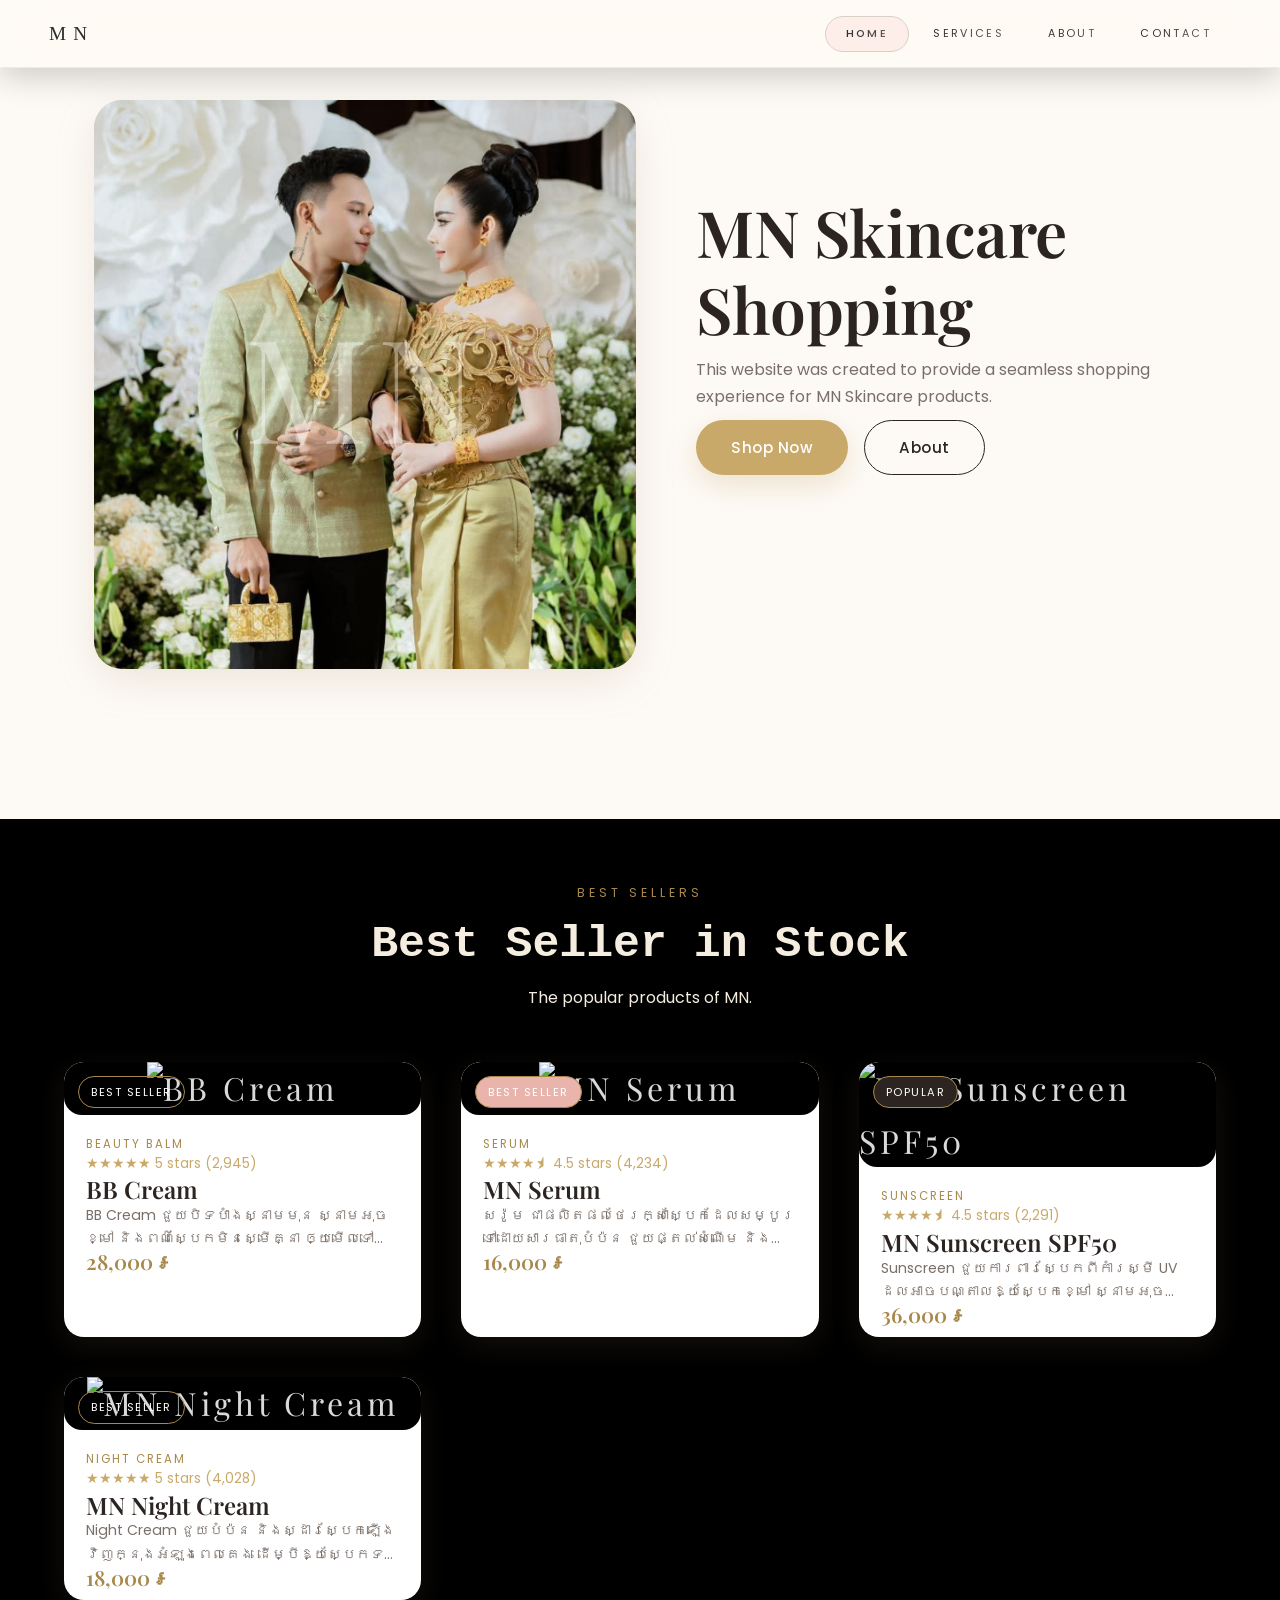
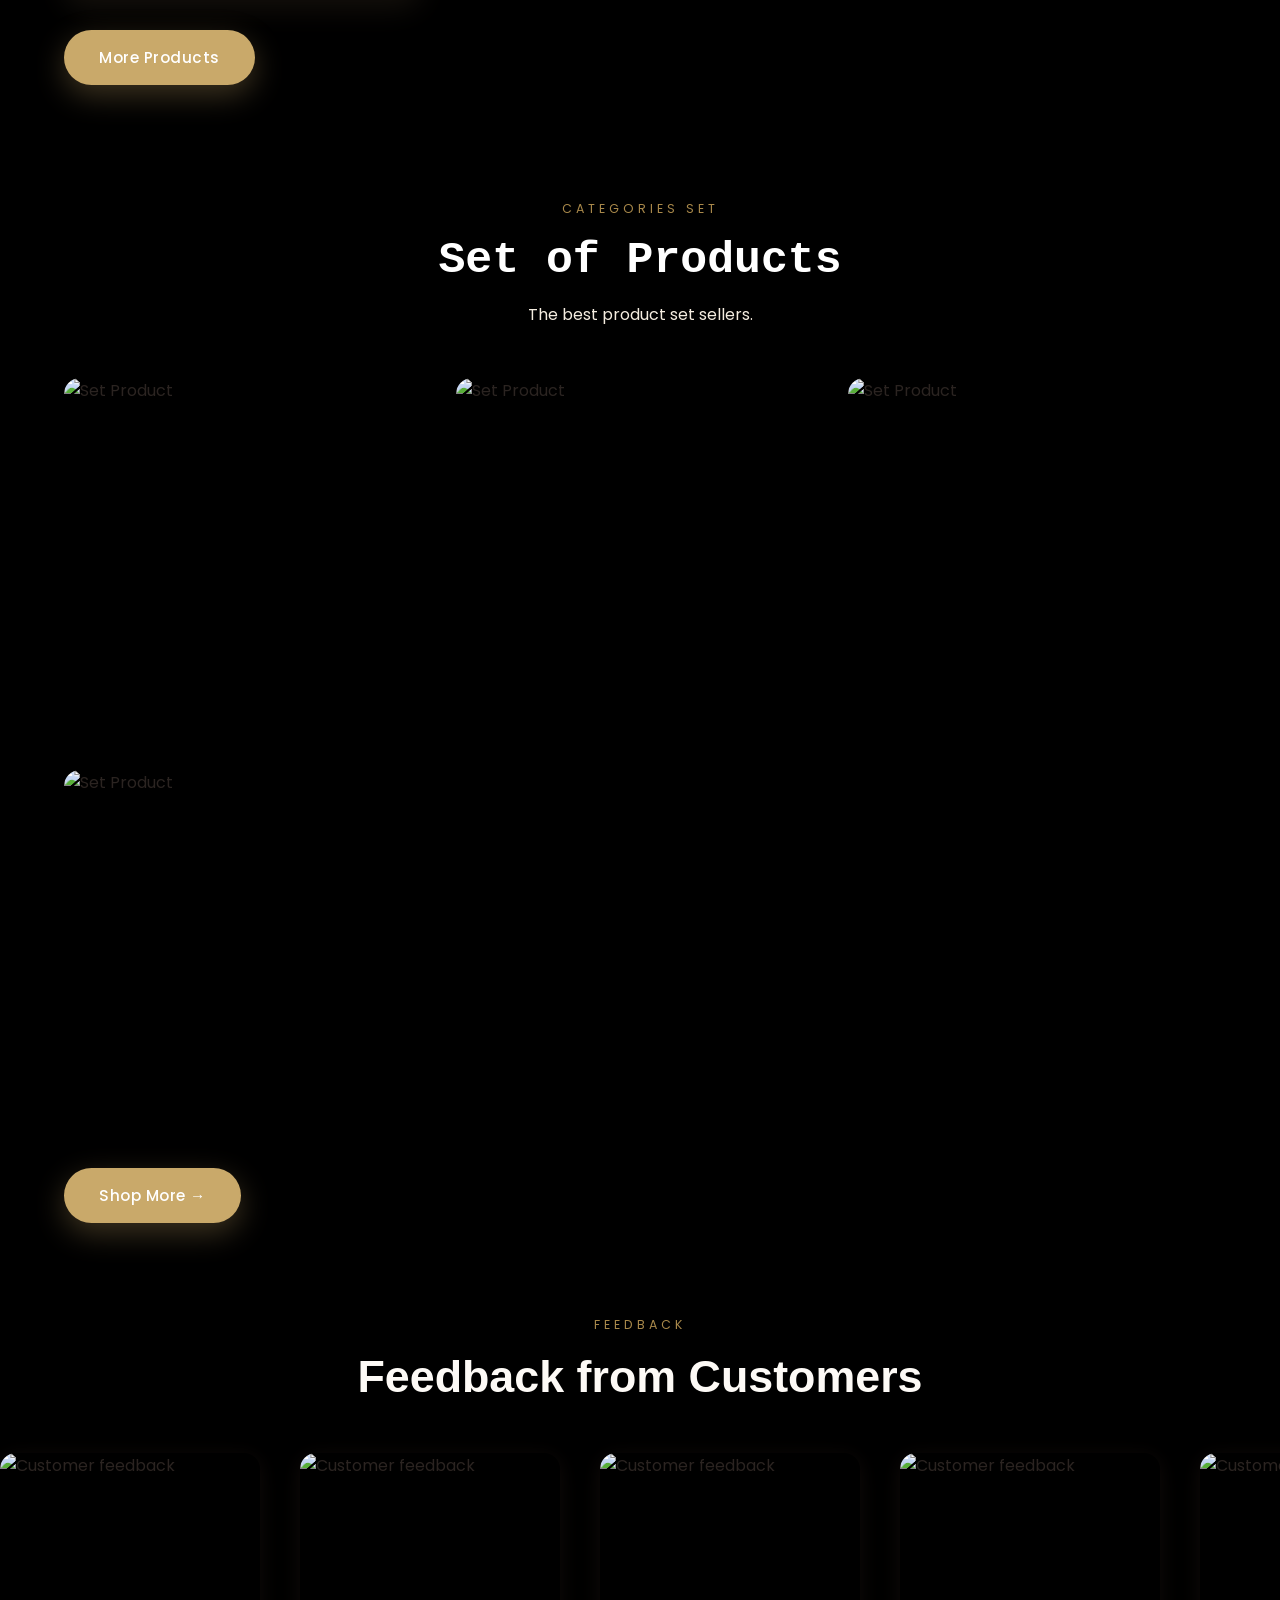
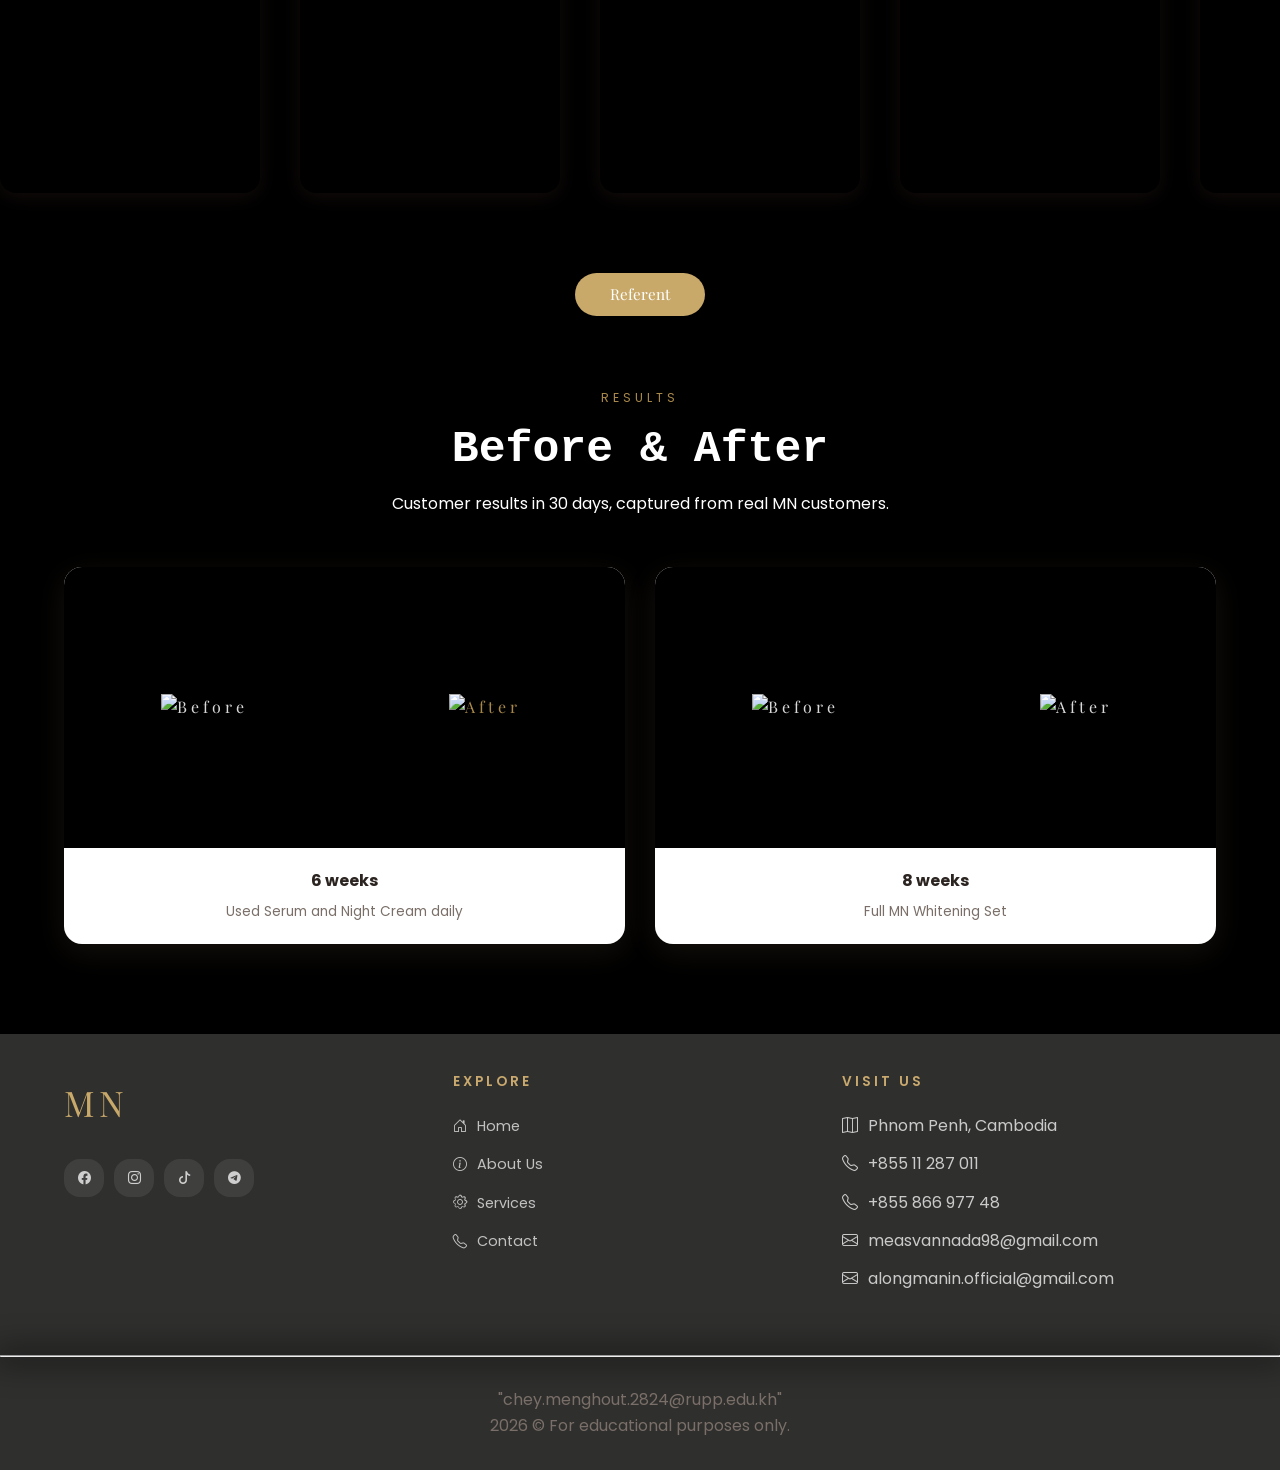
==== commit 2e941a9e: "last push" ====
--- a/index.html
+++ b/index.html
@@ -43,21 +43,21 @@
   <section class="secton-home">
     <div class="container hero-grid-home">
       <div class="hero-visual">
-        <img src="img/image copy 12.png" alt="Owner of MN Skincare" class="hero-image" />
+        <img style="position: absolute;" src="img/image copy 12.png" alt="Owner of MN Skincare"  />
       </div>
       <div class="hero-content-home">
         <h1>MN Skincare Shopping</h1>
         <p>This website was created to provide a seamless shopping experience for MN Skincare products.</p>
         <div class="hero-actions">
           <a href="services.html" class="btn btn-primary">Shop Now</a>
-          <a href="about.html" class="btn btn-outline">Learn More</a>
-        </div>
-      </div>
-    </div>
-  </section>
-
-  <section class="section" id="1" style="background-color: black; margin-top: 100px;">
-    <div class="container">
+          <a href="about.html" class="btn btn-outline">About</a>
+        </div>
+      </div>
+    </div>
+  </section>
+
+  <section class="section" id="1" style="background-color: black; margin-top: 100px; ">
+    <div class="container" >
       <div class="section-title">
         <span class="eyebrow">Best Sellers</span>
         <h2>Best Seller in Stock</h2>
@@ -344,15 +344,14 @@
             <li><i class="bi bi-map" style="margin-right: 10px;"></i>Phnom Penh, Cambodia</li>
             <li><i class="bi bi-telephone" style="margin-right: 10px;"></i>+855 11 287 011</li>
             <li><i class="bi bi-telephone" style="margin-right: 10px;"></i>+855 866 977 48</li>
-            <li><i class="bi bi-envelope" style="margin-right: 10px;"></i><span style="font-size: 11px;">measvannada98@gmail.com</span></li>
-            <li><i class="bi bi-envelope" style="margin-right: 10px;"></i><span style="font-size: 10px;">alongmanin.official@gmail.com</span></li>
+            <li><i class="bi bi-envelope" style="margin-right: 10px;"></i><span>measvannada98@gmail.com</span></li>
+            <li><i class="bi bi-envelope" style="margin-right: 10px;"></i><span>alongmanin.official@gmail.com</span></li>
           </ul>
         </div>
-
       </div>
     </div>
     <hr>
-    <p style="text-align: center; margin-top: 30px;">"Chey Menghout" 2026 © For educational purposes only.</p>
+    <p style="text-align: center; margin-top: 30px;">"chey.menghout.2824@rupp.edu.kh" <br>2026 © For educational purposes only.</p>
   </footer>
 
 </body>
--- a/style.css
+++ b/style.css
@@ -97,6 +97,9 @@
 p { 
   color: var(--color-muted); 
 }
+hr{
+  box-shadow: 0 0px 30px 6px rgba(0, 0, 0, 0.568);
+}
 
 .dai-navbar {
   position: fixed;
@@ -250,6 +253,7 @@
   text-transform: uppercase;
   color: var(--color-gold-deep);
   margin-bottom: 14px;
+  margin-top: 24px;
 }
 
 .section-title h2 {
@@ -306,7 +310,8 @@
 }
 
 .img-placeholder {
-  background: linear-gradient(135deg, var(--color-beige) 0%, var(--color-pink) 100%);
+  
+  background: black;
   display: grid;
   place-items: center;
   color: rgba(255, 255, 255, 0.85);
@@ -316,7 +321,9 @@
   border-radius: var(--radius-md);
 }
 .img-placeholder-home {
-  background: linear-gradient(135deg, var(--color-beige) 0%, var(--color-pink) 100%);
+  width: 100%;
+  overflow: hidden;
+  background: black;
   display: grid;
   place-items: center;
   color: rgba(255, 255, 255, 0.85);
@@ -327,13 +334,13 @@
 }
 
 .img-placeholder.alt-1 { 
-  background: linear-gradient(135deg, var(--color-pink-soft), var(--color-pink-deep)); 
+  background: black; 
 }
 .img-placeholder.alt-2 { 
-  background: linear-gradient(135deg, var(--color-beige-deep), var(--color-gold)); 
+  background: black; 
 }
 .img-placeholder.alt-3 { 
-  background: linear-gradient(135deg, var(--color-cream), var(--color-beige)); 
+ background: black; 
   color: var(--color-gold-deep); 
 }
 
@@ -367,7 +374,7 @@
   place-items: center;
   font-family: var(--font-display);
   font-size: 9rem;
-  color: rgba(255, 255, 255, 0.55);
+  color: rgba(255, 255, 255, 0.391);
   letter-spacing: 8px;
 }
 
@@ -376,9 +383,10 @@
 }
 
 .product-grid {
+  background: #000;
   display: grid;
   grid-template-columns: repeat(auto-fit, minmax(260px, 1fr));
-  gap: 30px;
+  gap: 40px;
 }
 
 .product-card {
@@ -392,7 +400,6 @@
 }
 
 .product-card:hover {
-  transform: translateY(-8px);
   box-shadow: var(--shadow-card);
 }
 
@@ -401,7 +408,31 @@
 }
 
 .product-info { 
-  padding: 2px 22px 26px ; 
+  padding: 20px 22px 26px ; 
+}
+.product-info {
+  display: block;
+  justify-content: space-between;
+}
+
+.btn-cart {
+  margin-top: 20px;
+  border: #000;
+  border-radius: 10px;
+  cursor: pointer;
+  padding: 6px ;
+  font-size: 10px;
+  align-items: flex-end;
+  background: black;
+  color: #ffffff;
+  transition: var(--transition);
+  font-family: var(--font-display);
+   
+}
+
+.btn-cart:hover {
+  color: rgb(255, 0, 0);
+  background: rgba(0, 0, 0, 0.51);
 }
 
 .cat {
@@ -424,13 +455,19 @@
 }
 
 .price {
+  margin-top: -20px;
+  margin-bottom: -20px;
   font-family: var(--font-display);
   font-size: 1.3rem;
   color: var(--color-gold-deep);
   font-weight: 600;
 }
 
-.stars { color: var(--color-gold); font-size: 0.85rem; margin-bottom: 6px; }
+.stars { 
+  color: var(--color-gold); 
+  font-size: 0.85rem; 
+  margin: -9px 0 0 0; 
+}
 
 .product-card .badge {
   position: absolute;
@@ -466,7 +503,7 @@
   border-radius: 16px;
   overflow: hidden;
   aspect-ratio: 1 / 1;
-  background: var(--color-white);
+  background: rgb(0, 0, 0);
   box-shadow: 0 4px 16px rgba(0, 0, 0, 0.08);
   transition: transform 0.3s ease, box-shadow 0.3s ease;
 }
@@ -608,6 +645,7 @@
 }
 
 .dist-hero {
+  
   height: 1000px;
   width: 100%;
   padding: 120px 0 80px;
@@ -879,6 +917,7 @@
   width: 100%;
   max-width: 1100px;
   margin-top: -20px;
+  margin-left: 30px;
 }
 
 .about-grid {
@@ -1451,7 +1490,7 @@
 .talk-section {
   text-align: center;
   padding: 80px 24px 64px;
-  background: #f0ece8;
+  background: #ffffff;
   margin-top: 60px;
 }
 
@@ -1495,7 +1534,7 @@
 
 .cards-section {
   padding: 60px 24px;
-  background: #f0ece8;
+  background: #ffffff;
 }
 
 .cards-grid {
@@ -1507,7 +1546,7 @@
 }
 
 .contact-card {
-  background: #eef0ec;
+  background: rgb(195, 195, 195);
   border-radius: 4px;
   padding: 40px 28px;
   text-align: center;
@@ -1542,10 +1581,11 @@
 .contact-card h3 {
   font-family: 'Poppins', sans-serif;
   font-size: 0.78rem;
-  font-weight: 600;
+  font-weight: 600px;
   letter-spacing: 0.12em;
   text-transform: uppercase;
   color: #1a1a1a;
+  
 }
 
 .contact-card p {
@@ -1556,7 +1596,7 @@
 
 .contact-card .card-btn {
   display: inline-block;
-  margin-top: 8px;
+  margin-top: 1px;
   padding: 9px 22px;
   border: 1.5px solid #1a1a1a;
   color: #1a1a1a;
@@ -1566,6 +1606,8 @@
   text-transform: uppercase;
   text-decoration: none;
   transition: background 0.25s, color 0.25s;
+  padding-top: 13px;
+  border-radius: 5px;
 }
 
 .contact-card .card-btn:hover {
@@ -1576,7 +1618,7 @@
 .help-section {
   text-align: center;
   padding: 64px 24px;
-  background: #f0ece8;
+  background: #ffffff;
   border-top: 1px solid #e8e2dc;
 }
 
@@ -1603,8 +1645,7 @@
   font-weight: 600; 
 }
 
-.help-section .outline-btn,
-.locator-content .outline-btn {
+.help-section  .outline-btn {
   display: inline-block;
   padding: 11px 28px;
   border: 1.5px solid #1a1a1a;
@@ -1615,6 +1656,7 @@
   text-transform: uppercase;
   text-decoration: none;
   transition: background 0.25s, color 0.25s;
+  border-radius: 5px;
 }
 
 .help-section .outline-btn:hover,
@@ -1624,7 +1666,7 @@
 }
 .location-section {
   padding: 100px 24px;
-  background: #f0ece8;
+  background: #ffffff;
 }
 
 .location-header {
@@ -1637,12 +1679,12 @@
   font-family: "Playfair Display", serif;
   font-size: clamp(2rem, 4vw, 3rem);
   font-weight: 600;
-  color: #c9a96e;
+  color: #000000;
   margin-bottom: 12px;
 }
 
 .location-header p {
-  color: #777;
+  color: #1a1515;
   line-height: 1.8;
   
 }
@@ -1659,10 +1701,10 @@
 
 .location-info {
   flex: 1;
-  background: #fff;
+  background: #ffffff;
   border-radius: 20px;
   padding: 32px;
-  box-shadow: 0 10px 35px rgba(0,0,0,0.06);
+  box-shadow: 0 0px 350px 30px rgb(0, 0, 0);
   display: flex;
   flex-direction: column;
   gap: 20px;
@@ -1681,6 +1723,7 @@
 
 .info-block:hover {
   transform: translateY(-3px);
+  box-shadow: 0 0px 30px 2px rgba(0, 0, 0, 0.132);
 }
 
 .info-block i {
@@ -1715,12 +1758,16 @@
   letter-spacing: .08em;
   text-transform: uppercase;
   transition: .3s ease;
+  box-shadow: 0 0px 30px 6px #000000(255, 1, 1, 0.299);
 }
 
 .directions-btn:hover {
   background: #b89355;
   transform: translateY(-2px);
-}
+  color: #000;
+  box-shadow: 0 0px 30px 6px rgba(255, 1, 1, 0.299);
+}
+
 
 .site-footer {
   background: rgba(0, 0, 0, 0.813);
@@ -1731,7 +1778,7 @@
 
 .footer-grid {
   display: grid;
-  grid-template-columns: 1.4fr 1.4fr 1.4fr;
+  grid-template-columns: 1.4fr 1.4fr 1.5fr;
   gap: 40px;
   margin-bottom: 50px;
 }
@@ -1777,7 +1824,10 @@
   transition: all var(--transition);
 }
 
-.footer-socials a:hover { background: var(--color-gold); color: #fff; }
+.footer-socials a:hover { 
+  background: var(--color-gold); 
+  color: #fff; 
+}
 
 .site-footer ul { 
   list-style: none; 
@@ -1807,6 +1857,9 @@
   .services-container { 
     padding: 40px; 
   }
+  .section-title .eyebrow{
+    margin-top: 50px;
+  }
   
   .category-grid {
     grid-template-columns: repeat(2, 1fr);
@@ -1823,9 +1876,8 @@
   .hero-content-home { 
     margin-top: 100px; 
   }
-  .hero-content-home h1 { 
-    font-size: 30px; 
-  }
+  
+  
   .hero-content-home p  { 
     font-size: 13px; margin: 10px; 
   }
@@ -1914,8 +1966,9 @@
     transform: translateY(-11px) rotate(-45deg); 
   }
   
+  
   .section-title .eyebrow{
-    margin-top: 30px;
+    margin-top: 50px;
   }
   
   .referent{
@@ -1944,7 +1997,7 @@
     margin: -20px 2px;
   }
   .about-section { 
-    padding: 60px 24px; 
+    padding: 30px 24px; 
     min-height: unset; 
   }
   .about-grid    { 
@@ -2017,6 +2070,7 @@
     max-width: 420px; 
   }
 
+
   .location-wrapper { 
     flex-direction: column; 
   }
@@ -2024,6 +2078,10 @@
     aspect-ratio: 4 / 3; 
   }
 
+  .talk-section    {
+    padding: 56px 20px 48px; 
+    margin-top: 40px;
+  }
   .process-section { 
     padding: 64px 20px 80px; 
   }
@@ -2086,6 +2144,27 @@
     justify-content: center;
     margin-left: 40px;
   }
+  
+  .hero-content-home { 
+    margin-top: 40px; 
+    margin-bottom: px; 
+  }
+  .hero-content-home h1 { 
+    font-size: 30px; 
+    text-align: center;
+  }
+  .hero-content-home p  { 
+    font-size: 13px; 
+    margin: 15px; 
+    text-align: center;
+    margin-top: 4px;
+
+  }
+   
+  .hero-content-home .btn-primary{
+    margin-top: 20px;
+  }
+
   .services-container { 
     padding: 20px 15px; 
   }
@@ -2116,7 +2195,9 @@
     grid-template-columns: repeat(2, 1fr);
     gap: 16px;
   }
-
+  .about-content .eyebrow{
+    display: none;
+  }
   .dev-card { 
     padding: 32px 20px; 
     border-radius: 20px; 
@@ -2182,6 +2263,7 @@
   }
   .talk-section    {
     padding: 56px 20px 48px; 
+    margin-top: 40px;
   }
   .about-img-wrap{
     margin-left: 40px;
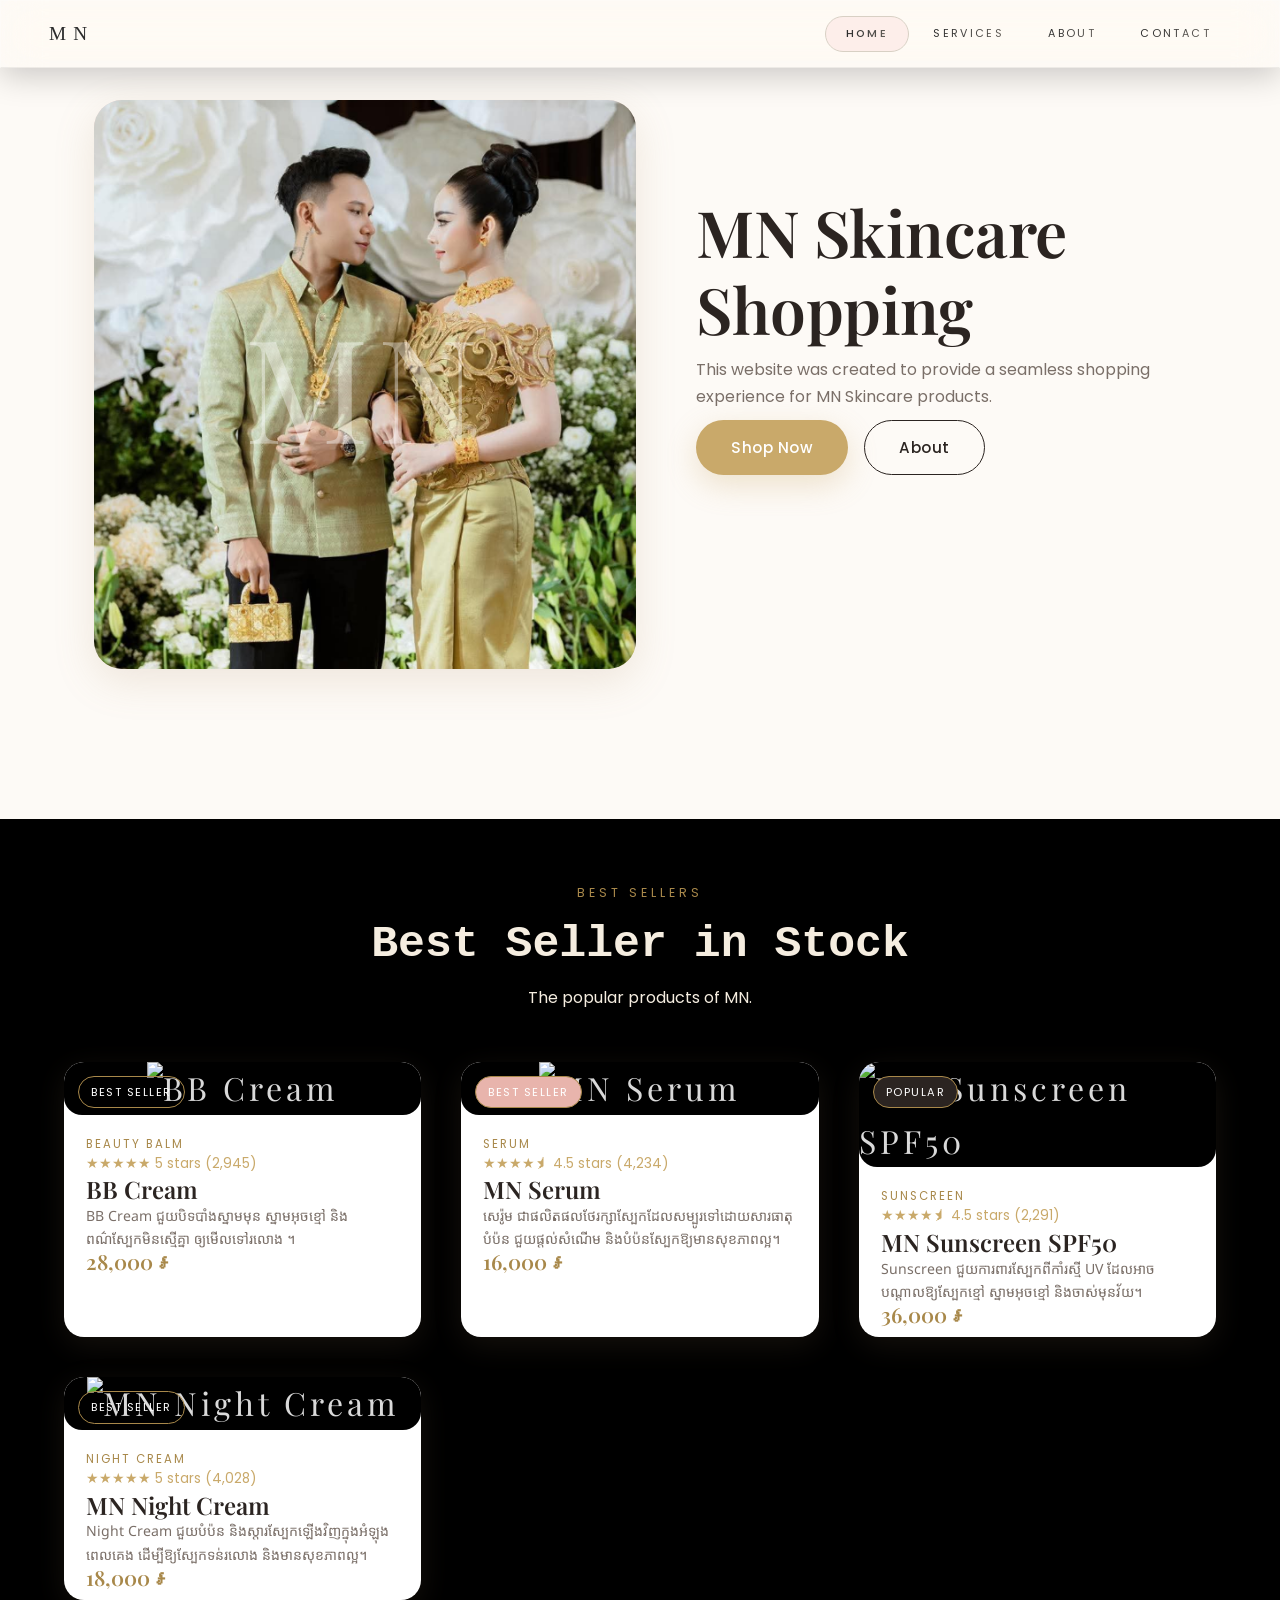
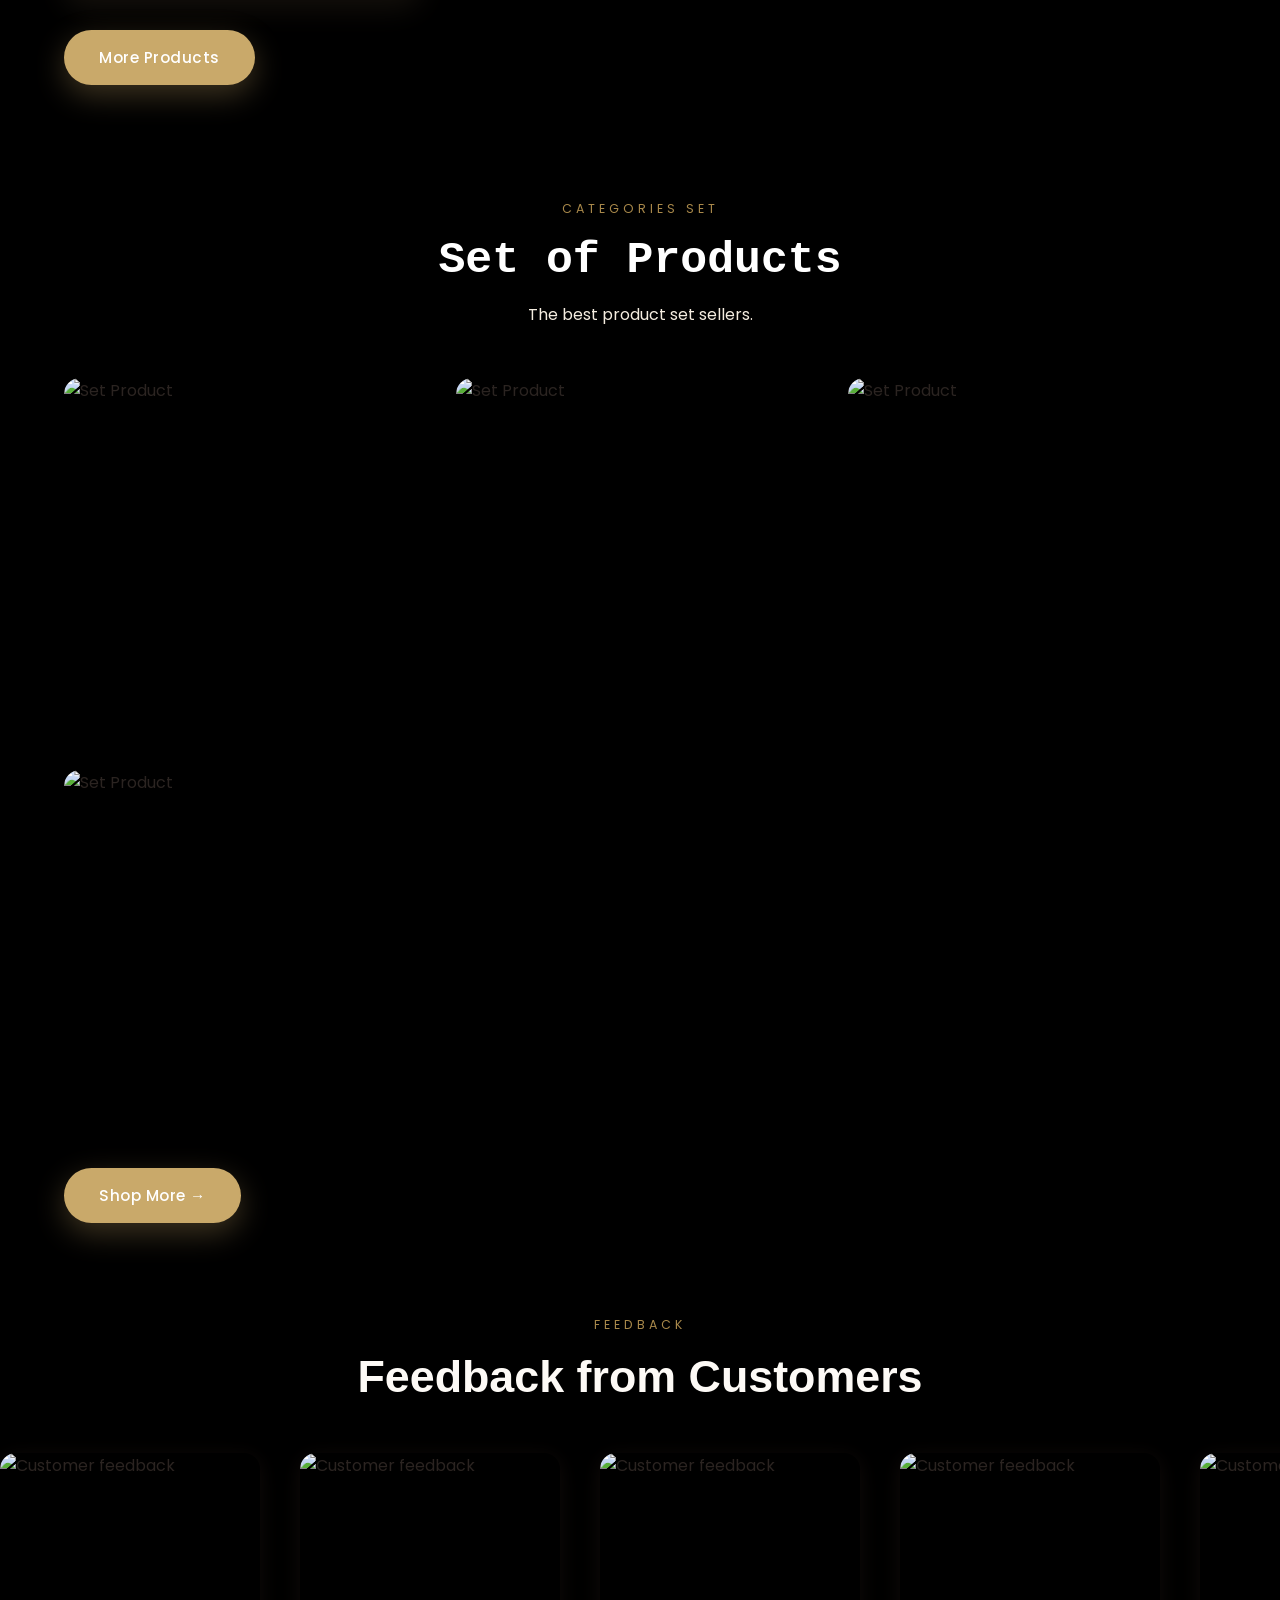
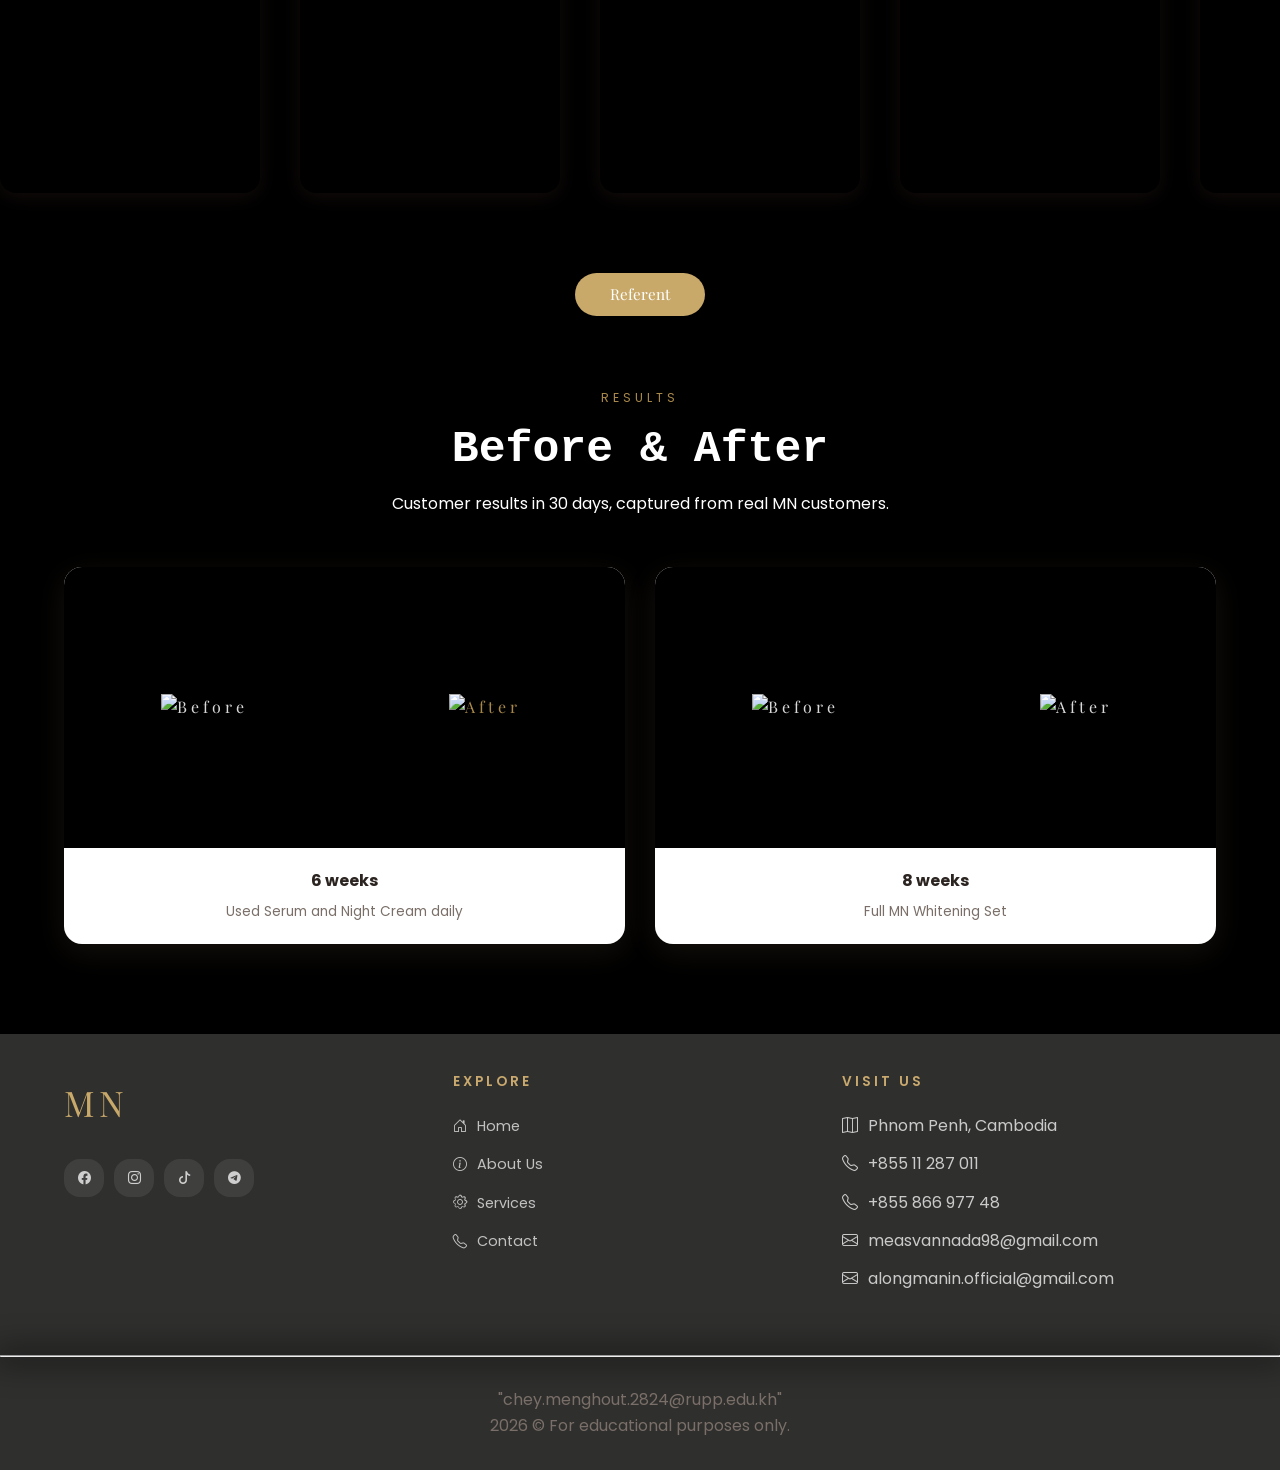
==== commit e64360a0: "push" ====
--- a/index.html
+++ b/index.html
@@ -9,7 +9,7 @@
   <meta property="og:title"content="MN Beauty & Skincare" />
   <meta property="og:description"content="Discover premium skincare products designed to nourish, protect, and enhance your natural beauty." />
   <meta property="og:image" content="https://houtdev0001.github.io/MN-Skincare-Beauty/img/img/image copy 47.png" />
-  
+  <link href="https://fonts.googleapis.com/css2?family=Noto+Sans+Khmer:wght@400;700&display=swap" rel="stylesheet">
   <meta property="og:type" content="website" />
   <link rel="preconnect" href="https://fonts.googleapis.com" />
   <link rel="preconnect" href="https://fonts.gstatic.com" crossorigin />
--- a/style.css
+++ b/style.css
@@ -408,11 +408,13 @@
 }
 
 .product-info { 
-  padding: 20px 22px 26px ; 
-}
-.product-info {
+  padding: 20px 22px 26px ;
   display: block;
-  justify-content: space-between;
+  justify-content: space-between; 
+}
+.product-info p{
+  font-family:  'Kantumruy Pro' ,'Noto Sans Khmer', sans-serif ;
+
 }
 
 .btn-cart {
@@ -2198,6 +2200,15 @@
   .about-content .eyebrow{
     display: none;
   }
+  .about-content p{
+    margin-left: 10px;
+    margin-right: 50px;
+  }
+    .about-img-wrap{
+    margin-left: 45px;
+    margin-right: 40px;
+  }
+
   .dev-card { 
     padding: 32px 20px; 
     border-radius: 20px; 
@@ -2265,7 +2276,5 @@
     padding: 56px 20px 48px; 
     margin-top: 40px;
   }
-  .about-img-wrap{
-    margin-left: 40px;
-  }
+
 }
